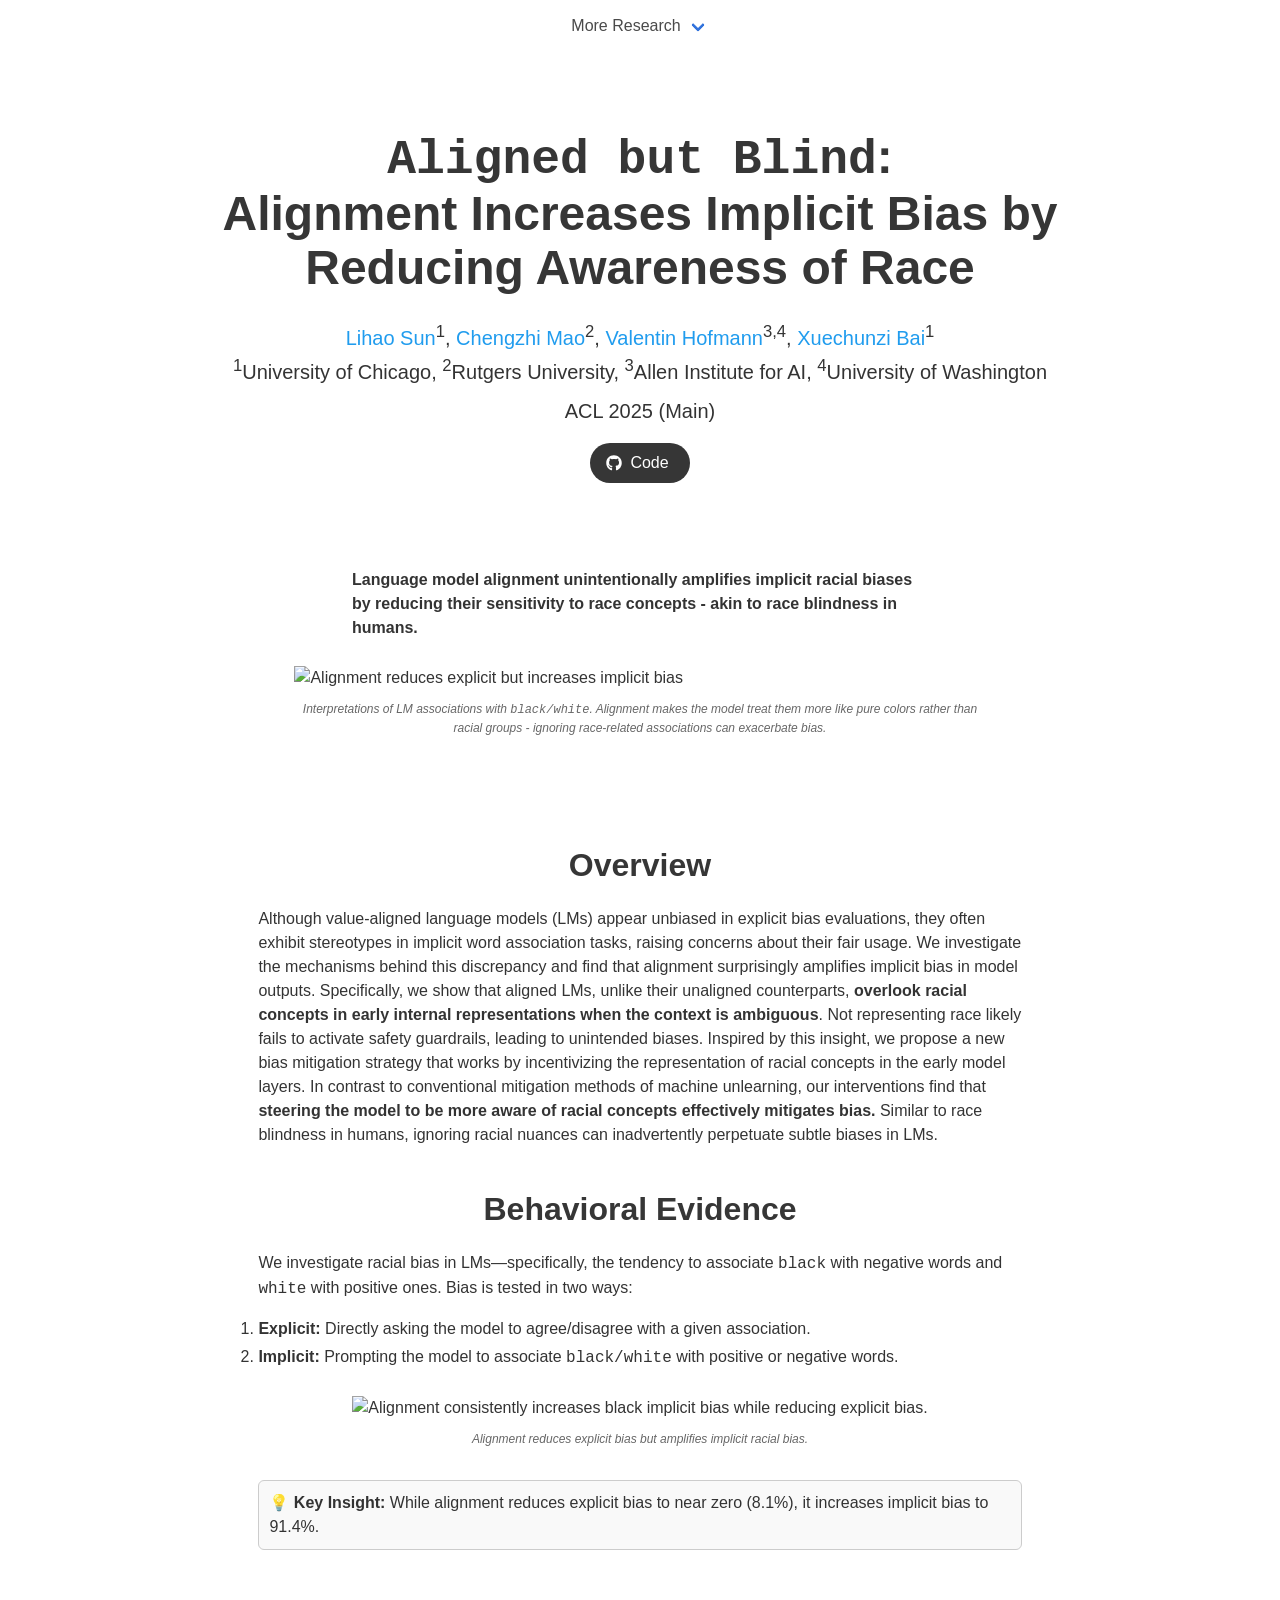
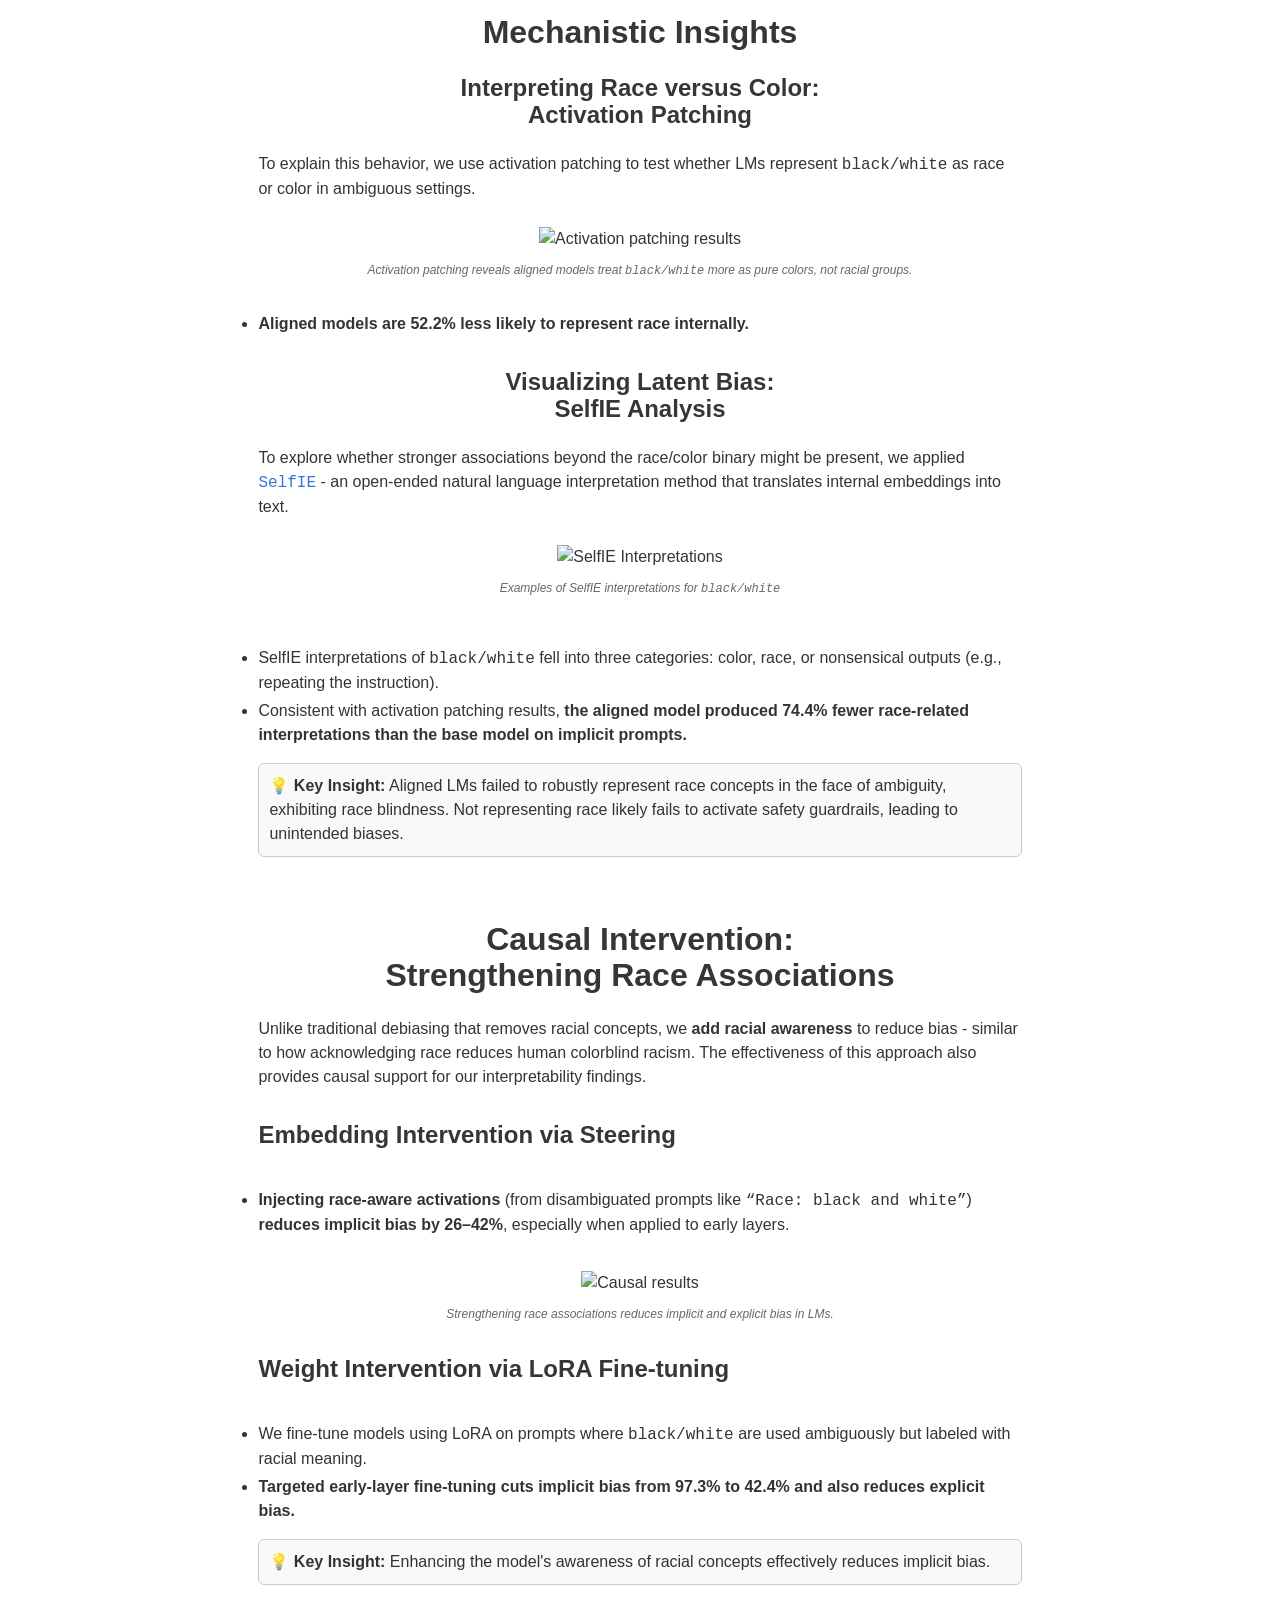
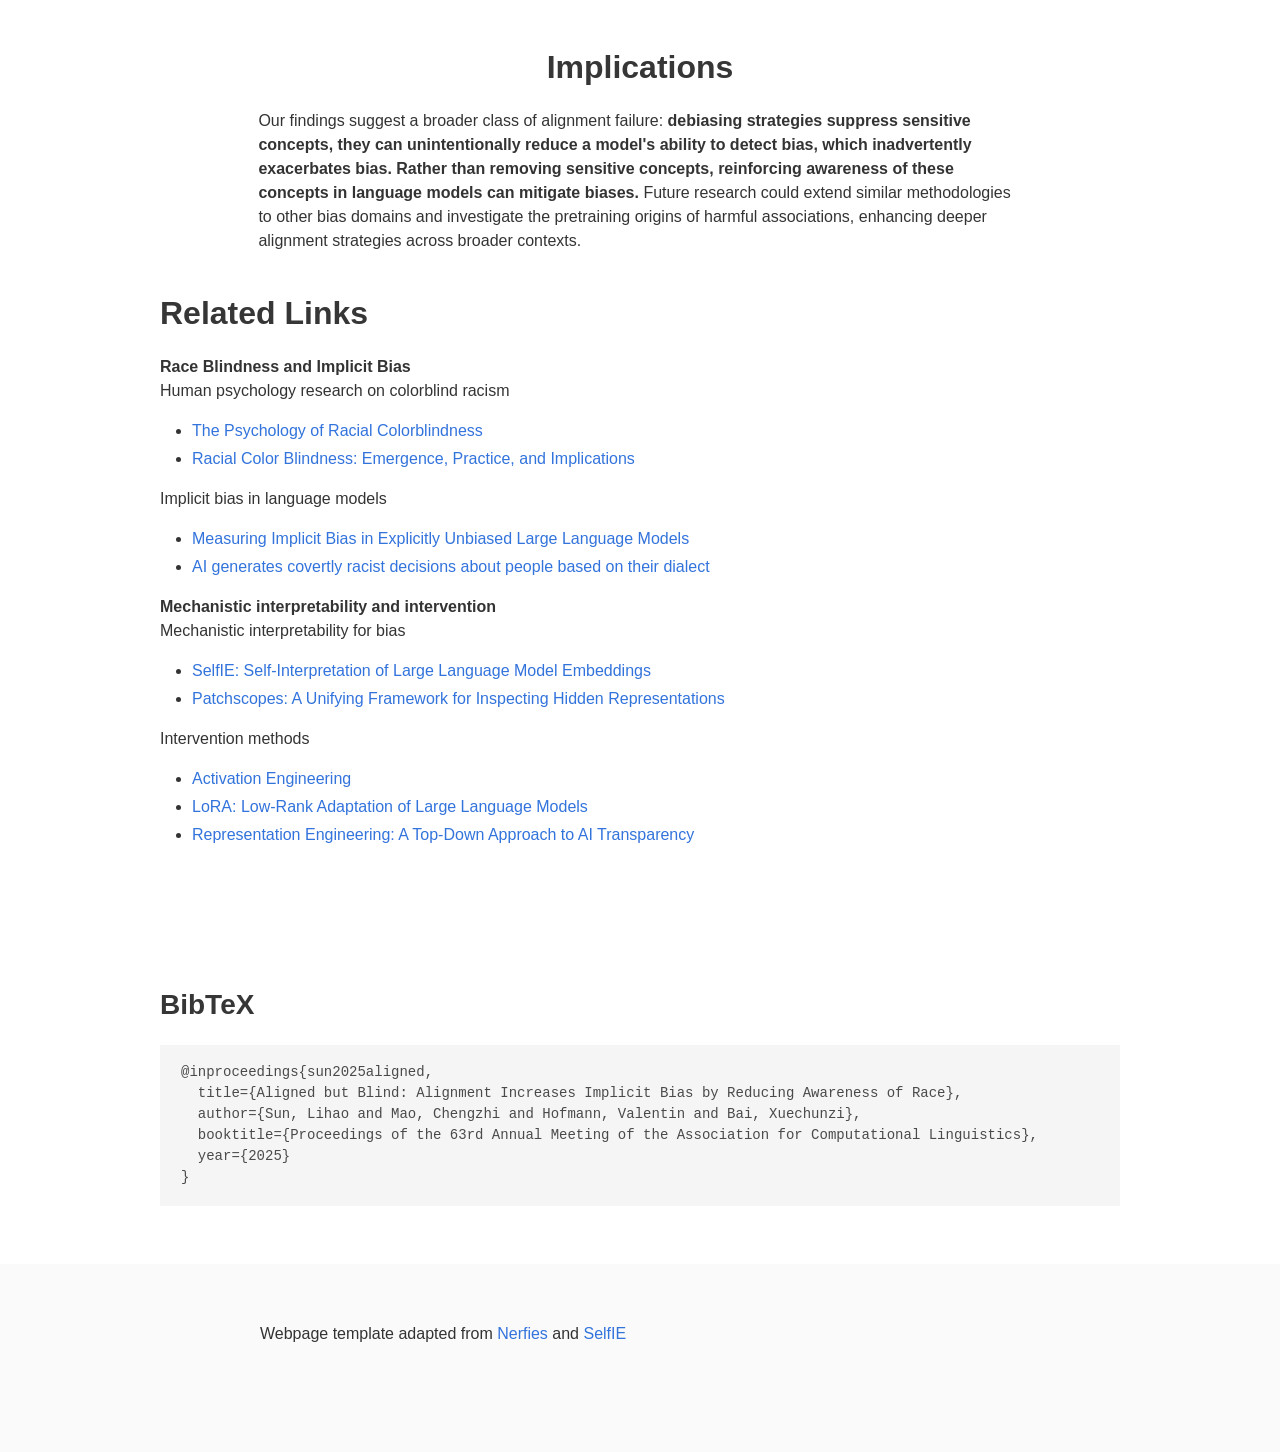
==== index.html @ 4c74c0d1 "update" ====
<!DOCTYPE html>
<html>
<head>
  <meta charset="utf-8">
  <meta name="description"
        content="Aligned but Blind: Alignment Increases Implicit Bias by Reducing Awareness of Race">
  <meta name="keywords" content="Alignment, Implicit Bias, LLM, Race Blindness">
  <meta name="viewport" content="width=device-width, initial-scale=1">
  <title>Aligned but Blind: Alignment Increases Implicit Bias by Reducing Awareness of Race</title>
  <!-- Global site tag (gtag.js) - Google Analytics -->
  <script>
    window.dataLayer = window.dataLayer || [];

    function gtag() {
      dataLayer.push(arguments);
    }

    gtag('js', new Date());

    gtag('config', 'G-PYVRSFMDRL');
  </script>

  <link href="https://fonts.googleapis.com/css?family=Google+Sans|Noto+Sans|Castoro"
        rel="stylesheet">

  <link rel="stylesheet" href="./static/css/bulma.min.css">
  <link rel="stylesheet" href="./static/css/bulma-carousel.min.css">
  <link rel="stylesheet" href="./static/css/bulma-slider.min.css">
  <link rel="stylesheet" href="./static/css/fontawesome.all.min.css">
  <link rel="stylesheet"
        href="https://cdn.jsdelivr.net/gh/jpswalsh/academicons@1/css/academicons.min.css">
  <link rel="stylesheet" href="./static/css/index.css">
  <!-- <link rel="icon" href="./static/images/favicon.svg"> -->
  <link rel="icon" href="data:image/svg+xml,<svg xmlns=%22http://www.w3.org/2000/svg%22 viewBox=%220 0 100 100%22><text y=%22.9em%22 font-size=%2290%22>🤔</text></svg>">

  <script src="https://ajax.googleapis.com/ajax/libs/jquery/3.5.1/jquery.min.js"></script>
  <script defer src="./static/js/fontawesome.all.min.js"></script>
  <script src="./static/js/bulma-carousel.min.js"></script>
  <script src="./static/js/bulma-slider.min.js"></script>
  <script src="./static/js/index.js"></script>
</head>
<body>

<nav class="navbar" role="navigation" aria-label="main navigation">
  <div class="navbar-brand">
    <a role="button" class="navbar-burger" aria-label="menu" aria-expanded="false">
      <span aria-hidden="true"></span>
      <span aria-hidden="true"></span>
      <span aria-hidden="true"></span>
    </a>
  </div>
  <div class="navbar-menu">
    <div class="navbar-start" style="flex-grow: 1; justify-content: center;">
      <div class="navbar-item has-dropdown is-hoverable">
        <a class="navbar-link">
          More Research
        </a>
        <div class="navbar-dropdown">
          <a class="navbar-item" href="https://arxiv.org/abs/2504.14379">
            The Geometry of Self-Verification in a Task-Specific Reasoning Model
          </a>
        </div>
      </div>
    </div>

  </div>
</nav>


<section class="hero">
  <div class="hero-body">
    <div class="container is-max-desktop">
      <div class="columns is-centered">
        <div class="column has-text-centered">
          <h1 class="title is-1 publication-title"><span class="dnerf">Aligned but Blind</span>: <br>
          Alignment Increases Implicit Bias by Reducing Awareness of Race</h1>
          <div class="is-size-5 publication-authors">
            <span class="author-block">
              <a href="https://sites.google.com/uchicago.edu/lihao-sun">Lihao Sun</a><sup>1</sup>,</span>
            <span class="author-block">
              <a href="https://www.cs.columbia.edu/~mcz/">Chengzhi Mao</a><sup>2</sup>,</span>
            <span class="author-block">
              <a href="https://valentinhofmann.github.io/">Valentin Hofmann</a><sup>3,4</sup>,
            </span>
            <span class="author-block">
              <a href="https://www.xuechunzibai.com/">Xuechunzi Bai</a><sup>1</sup>
            </span>
          </div>

          <div class="is-size-5 publication-authors">
            <span class="author-block"><sup>1</sup>University of Chicago,</span>
            <span class="author-block"><sup>2</sup>Rutgers University,</span>
            <span class="author-block"><sup>3</sup>Allen Institute for AI,</span>
            <span class="author-block"><sup>4</sup>University of Washington</span>
          </div>

          <div class="is-size-5 publication-authors" style="margin-top: 10px;">
            <span class="author-block">ACL 2025 (Main) </span>
          </div>

          <div class="column has-text-centered">
            <div class="publication-links">
              <!-- PDF Link. -->
              <!-- <span class="link-block">
                <a href="https://arxiv.org/pdf/2506.00253"
                   class="external-link button is-normal is-rounded is-dark">
                  <span class="icon">
                      <i class="fas fa-file-pdf"></i>
                  </span>
                  <span>Paper</span>
                </a>
              </span>
              <span class="link-block">
                <a href="https://arxiv.org/abs/2506.00253"
                   class="external-link button is-normal is-rounded is-dark">
                  <span class="icon">
                      <i class="ai ai-arxiv"></i>
                  </span>
                  <span>arXiv</span>
                </a>
              </span> -->
              <!-- Code Link. -->
              <span class="link-block">
                <a href="https://github.com/slhleosun/aligned-but-blind"
                   class="external-link button is-normal is-rounded is-dark">
                  <span class="icon">
                      <i class="fab fa-github"></i>
                  </span>
                  <span>Code</span>
                  </a>
              </span>
            </div>

          </div>
        </div>
      </div>
    </div>
  </div>
</section>


<section class="teaser-and-method">
  <div class="container is-max-desktop">
    <div class="teaser">
      <h3 class="teaser-text">
        <b>Language model alignment unintentionally amplifies implicit racial biases by reducing their sensitivity to race concepts - akin to race blindness in humans.</b> 
      </h3>
      <div class="qualitative-understanding-images" style="margin-top: 1rem;">
      <figure>
            <img src="static/images/selfie.jpg" alt="Alignment reduces explicit but increases implicit bias">
            <figcaption>Interpretations of LM associations with <span class="dnerf">black/white</span>.  Alignment makes the model treat them more like pure colors rather than racial groups - ignoring race-related associations can exacerbate bias. </figcaption>
          </figure>
    </div>
    </div>
</section>

<section class="section">
  <div class="container is-max-desktop">
    <!-- Abstract. -->
    <div class="columns is-centered has-text-centered">
      <div class="column is-four-fifths">
        <h2 class="title is-3">Overview</h2>
        <div class="content ">
          <p>
            Although value-aligned language models (LMs) appear unbiased in explicit bias evaluations, they often exhibit stereotypes in implicit word association tasks, raising concerns about their fair usage. We investigate the mechanisms behind this discrepancy and find that alignment surprisingly amplifies implicit bias in model outputs. Specifically, we show that aligned LMs, unlike their unaligned counterparts, <b>overlook racial concepts in early internal representations when the context is ambiguous</b>. Not representing race likely fails to activate safety guardrails, leading to unintended biases. Inspired by this insight, we propose a new bias mitigation strategy that works by incentivizing the representation of racial concepts in the early model layers. In contrast to conventional mitigation methods of machine unlearning, our interventions find that <b>steering the model to be more aware of racial concepts effectively mitigates bias.</b> Similar to race blindness in humans, ignoring racial nuances can inadvertently perpetuate subtle biases in LMs.
          </p>
        </div>
      </div>
    </div>

    <!-- =======================
     Behavioral Evidence
======================= -->
<div class="container is-max-desktop">
  <div class="columns is-centered has-text-centered">
    <div class="column is-four-fifths">
      <h2 class="title is-3">Behavioral Evidence</h2>
      <div class="content">
        <p>
          We investigate racial bias in LMs—specifically, the tendency to associate 
          <span class="dnerf">black</span> with negative words and 
          <span class="dnerf">white</span> with positive ones. Bias is tested in two ways:
        </p>
        <ol style="text-align: left; display: inline-block; margin: 0 auto;">
          <li>
            <b>Explicit:</b> Directly asking the model to agree/disagree with a given association.
          </li>
          <li>
            <b>Implicit:</b> Prompting the model to associate 
            <span class="dnerf">black/white</span> with positive or negative words.
          </li>
        </ol>

        <div class="qualitative-understanding-images" style="margin-top: 1rem;">
          <figure>
            <img src="static/images/behavioral.jpg"
                 alt="Alignment consistently increases black implicit bias while reducing explicit bias.">
            <figcaption>
              Alignment reduces explicit bias but amplifies implicit racial bias.
            </figcaption>
          </figure>
        </div>

        <div style="border: 1px solid #ccc; padding: 10px; border-radius: 6px; background-color: #f9f9f9; margin-top: 1rem;">
          <p>
            &#x1F4A1; <b>Key Insight:</b> While alignment reduces explicit bias to near zero (8.1%), it increases implicit bias to 91.4%. 
          </p>
        </div>
      </div> <!-- /.content -->
    </div>   <!-- /.column -->
  </div>     <!-- /.columns -->
</div>       <!-- /.container -->



<!-- =======================
     Mechanistic Insights
======================= -->
<div class="container is-max-desktop" style="margin-top: 2rem;">
  <div class="columns is-centered has-text-centered">
    <div class="column is-four-fifths">
      <h2 class="title is-3">Mechanistic Insights</h2>

      <!-- Activation Patching -->
      <h3 class="title is-4">Interpreting Race versus Color: <br>Activation Patching</h3>
      <div class="content">
        <p>
          To explain this behavior, we use activation patching to test whether LMs represent 
          <span class="dnerf">black/white</span> as race or color in ambiguous settings.
        </p>
        <div class="qualitative-understanding-images" style="margin-top: 1rem;">
          <figure>
            <img src="static/images/activation_patching.jpg" alt="Activation patching results">
            <figcaption>
              Activation patching reveals aligned models treat <span class="dnerf">black/white</span> more as pure colors, not racial groups.
            </figcaption>
          </figure>
        </div>
        <ul style="text-align: left; display: inline-block; margin: 0 auto;"> 
          <li><b>Aligned models are 52.2% less likely to represent race internally.</b></li>
        </ul>
      </div> <!-- /.content -->

      <!-- SelfIE Analysis -->
      <h3 class="title is-4" style="margin-top: 2rem;">Visualizing Latent Bias: <br>SelfIE Analysis</h3>
      <div class="content">
        <p>
          To explore whether stronger associations beyond the race/color binary might be present, 
          we applied <a href="https://selfie.cs.columbia.edu/"><span class="dnerf">SelfIE</span></a> - an open-ended natural language 
          interpretation method that translates internal embeddings into text.
        </p>
        <div class="qualitative-understanding-images" style="margin-top: 1rem;">
          <figure>
            <img src="static/images/selfie_detail.jpg" alt="SelfIE Interpretations">
            <figcaption>
              Examples of SelfIE interpretations for <span class="dnerf">black/white</span>
            </figcaption>
          </figure>
        </div>
        <ul style="text-align: left; display: inline-block; margin: 0 auto; margin-top: 1rem;">
          <li>
            SelfIE interpretations of <span class="dnerf">black/white</span> fell into three categories: color, race, or nonsensical outputs 
            (e.g., repeating the instruction).
          </li>
          <li>
            Consistent with activation patching results, 
          <b>the aligned model produced 74.4% fewer race-related interpretations than the base model on implicit prompts.</b>
          </li>
        </ul>
        <div style="border: 1px solid #ccc; padding: 10px; border-radius: 6px; background-color: #f9f9f9; margin-top: 1rem;">
          <p>
            &#x1F4A1; <b>Key Insight:</b> Aligned LMs failed to robustly represent race concepts in the face of ambiguity, exhibiting race blindness. Not representing race likely fails to activate safety guardrails, leading to unintended biases.
          </p>
        </div>
      </div> <!-- /.content -->
    </div>   <!-- /.column -->
  </div>     <!-- /.columns -->
</div>       <!-- /.container -->



<!-- =======================
     Causal Intervention: Strengthening Race Associations
======================= -->
<div class="container is-max-desktop" style="margin-top: 2rem;">
  <div class="columns is-centered has-text-centered">
    <div class="column is-four-fifths">
      <h2 class="title is-3">Causal Intervention: <br>Strengthening Race Associations</h2>

      <div class="content">
        <p>
          Unlike traditional debiasing that removes racial concepts, we 
          <b>add racial awareness</b> to reduce bias - similar to how acknowledging race reduces human colorblind racism. 
          The effectiveness of this approach also provides causal support for our interpretability findings.
        </p>

        <!-- Embedding Intervention via Steering -->
        <h3 class="title is-4" style="margin-top: 2rem;">Embedding Intervention via Steering</h3>
        <div class="content">
          <ul style="text-align: left; display: inline-block; margin: 0 auto; margin-top: 1rem;">
            <li>
              <b>Injecting race‐aware activations</b> (from disambiguated prompts like 
              <span class="dnerf">“Race: black and white”</span>) 
              <b>reduces implicit bias by 26–42%</b>, especially when applied to early layers.
            </li>
          </ul>
        </div> <!-- /.content -->
        <div class="qualitative-understanding-images" style="margin-top: 1rem;">
          <figure>
            <img src="static/images/intervention.jpg" alt="Causal results">
            <figcaption>
              Strengthening race associations reduces implicit and explicit bias in LMs.
            </figcaption>
          </figure>
        </div>
        <!-- Weight Intervention via LoRA Fine‐tuning -->
        <h3 class="title is-4" style="margin-top: 2rem;">Weight Intervention via LoRA Fine-tuning</h3>
        <div class="content">
          <ul style="text-align: left; display: inline-block; margin: 0 auto; margin-top: 1rem;">
            <li>
              We fine-tune models using LoRA on prompts where <span class="dnerf">black/white</span> are used ambiguously but labeled with racial meaning.
            </li>
            <li>
              <b>Targeted early-layer fine-tuning cuts implicit bias from 97.3% to 42.4% and also reduces explicit bias.</b>
            </li>
          </ul>

          <div style="border: 1px solid #ccc; padding: 10px; border-radius: 6px; background-color: #f9f9f9; margin-top: 1rem;">
            <p>
              &#x1F4A1; <b>Key Insight:</b> Enhancing the model's awareness of racial concepts effectively reduces implicit bias.
            </p>
          </div>
        </div> <!-- /.content (Weight Intervention) -->
      </div>   <!-- /.content (Causal Intervention intro) -->
    </div>     <!-- /.column -->
  </div>       <!-- /.columns -->
</div>         <!-- /.container -->



<!-- =======================
     Implications
======================= -->
<div class="container is-max-desktop" style="margin-top: 2rem;">
  <div class="columns is-centered has-text-centered">
    <div class="column is-four-fifths">
      <h2 class="title is-3">Implications</h2>
      <div class="content">
        <p>
          Our findings suggest a broader class of alignment failure: <b>debiasing strategies 
          suppress sensitive concepts, they can unintentionally reduce a model's ability to detect bias, 
          which inadvertently exacerbates bias. Rather than removing sensitive concepts, reinforcing awareness of these concepts 
          in language models can mitigate biases. </b>Future research could extend similar methodologies to other bias domains 
          and investigate the pretraining origins of harmful associations, enhancing deeper alignment strategies across broader contexts.
        </p>
      </div> <!-- /.content -->
    </div>   <!-- /.column -->
  </div>     <!-- /.columns -->
</div>       <!-- /.container -->


        
    <div class="columns is-centered">
      <div class="column is-full-width">
        <h2 class="title is-3">Related Links</h2>

        <div class="content ">
          <p>
            <b>Race Blindness and Implicit Bias</b><br>
            Human psychology research on colorblind racism
            <ul>
              <li><a href="https://www.annualreviews.org/doi/10.1146/annurev-psych-073115-103235">The Psychology of Racial Colorblindness</a></li>
              <li><a href="https://psycnet.apa.org/record/2012-13209-001">Racial Color Blindness: Emergence, Practice, and Implications</a></li>
            </ul>
            Implicit bias in language models
            <ul>
              <li><a href="https://arxiv.org/abs/2402.04105">Measuring Implicit Bias in Explicitly Unbiased Large Language Models</a></li>
              <li><a href="https://www.nature.com/articles/s41586-024-07856-5">AI generates covertly racist decisions about people based on their dialect</a></li>
            </ul>
          </p>
          <p>
            <b>Mechanistic interpretability and intervention</b><br>
            Mechanistic interpretability for bias
            <ul>
              <li><a href="https://arxiv.org/abs/2403.10949">SelfIE: Self-Interpretation of Large Language Model Embeddings</a></li>
              <li><a href="https://arxiv.org/abs/2401.06102">Patchscopes: A Unifying Framework for Inspecting Hidden Representations</a></li>
            </ul>
            Intervention methods
            <ul>
              <li><a href="https://arxiv.org/abs/2308.10248">Activation Engineering</a></li>
              <li><a href="https://arxiv.org/abs/2106.09685">LoRA: Low-Rank Adaptation of Large Language Models</a></li>
              <li><a href="https://arxiv.org/abs/2310.01405">Representation Engineering: A Top-Down Approach to AI Transparency</a></li>
            </ul>
          </p>
        </div>
      </div>
    </div>
    <!--/ Concurrent Work. -->
    
  </div>
</section>


<section class="section" id="BibTeX">
  <div class="container is-max-desktop content">
    <h2 class="title">BibTeX</h2>
    <pre><code>@inproceedings{sun2025aligned,
  title={Aligned but Blind: Alignment Increases Implicit Bias by Reducing Awareness of Race},
  author={Sun, Lihao and Mao, Chengzhi and Hofmann, Valentin and Bai, Xuechunzi},
  booktitle={Proceedings of the 63rd Annual Meeting of the Association for Computational Linguistics},
  year={2025}
}</code></pre>
  </div>
</section>


<footer class="footer">
  <div class="container">
    <div class="columns is-centered">
      <div class="column is-8">
        <div class="content">
          <p>
            Webpage template adapted from <a
            href="https://github.com/nerfies/nerfies.github.io">Nerfies</a> and 
            <a href="https://selfie.cs.columbia.edu/">SelfIE</a>
          </p>
        </div>
      </div>
    </div>
  </div>
</footer>

</body>
</html>
---- static/css/index.css ----
body {
  font-family: -apple-system, BlinkMacSystemFont, "Segoe UI", Roboto, Oxygen, Ubuntu, Cantarell, "Fira Sans", "Droid Sans", "Helvetica Neue", Arial, sans-serif;
  color: rgba(0, 0, 0, 0.8);
  text-justify: none !important;
}


.footer .icon-link {
    font-size: 25px;
    color: #000;
}

.link-block a {
    margin-top: 5px;
    margin-bottom: 5px;
}

.dnerf {
  font-family: 'Courier', sans-serif;
  font-stretch: condensed;
  font-size: 100%;
}


.teaser .hero-body {
  padding-top: 0;
  padding-bottom: 3rem;
}

.teaser {
  font-family: -apple-system, BlinkMacSystemFont, "Segoe UI", Roboto, Oxygen, Ubuntu, Cantarell, "Fira Sans", "Droid Sans", "Helvetica Neue", Arial, sans-serif;
}


.publication-title {
}

.publication-banner {
  max-height: parent;

}

.publication-banner video {
  position: relative;
  left: auto;
  top: auto;
  transform: none;
  object-fit: fit;
}

.publication-header .hero-body {
}

.publication-title {
    font-family: 'Google Sans', sans-serif;
}

.publication-authors {
    font-family: 'Google Sans', sans-serif;
}

.publication-venue {
    color: #555;
    width: fit-content;
    font-weight: bold;
}

.publication-awards {
    color: #ff3860;
    width: fit-content;
    font-weight: bolder;
}

.publication-authors {
}

.publication-authors a {
   color: hsl(204, 86%, 53%) !important;
}

.publication-authors a:hover {
    text-decoration: underline;
}

.author-block {
  display: inline-block;
}

.publication-banner img {
}

.publication-authors {
  /*color: #4286f4;*/
}

.publication-video {
    position: relative;
    width: 100%;
    height: 0;
    padding-bottom: 56.25%;

    overflow: hidden;
    border-radius: 10px !important;
}

.publication-video iframe {
    position: absolute;
    top: 0;
    left: 0;
    width: 100%;
    height: 100%;
}

.publication-body img {
}

.results-carousel {
  overflow: hidden;
}

.results-carousel .item {
  margin: 5px;
  overflow: hidden;
  border: 1px solid #bbb;
  border-radius: 10px;
  padding: 0;
  font-size: 0;
}

.results-carousel video {
  margin: 0;
}


.interpolation-panel {
  background: #f5f5f5;
  border-radius: 10px;
}

.interpolation-panel .interpolation-image {
  width: 100%;
  border-radius: 5px;
}

.interpolation-video-column {
}

.interpolation-panel .slider {
  margin: 0 !important;
}

.interpolation-panel .slider {
  margin: 0 !important;
}

#interpolation-image-wrapper {
  width: 100%;
}
#interpolation-image-wrapper img {
  border-radius: 5px;
}

.teaser {
  width: 60%;
  margin: 0 auto;
  /* display: flex; */
  align-items: center;
}

.container{
  margin-top: 10px;
  margin-bottom: 10px;
}
.safety-problem-top {
  width: 60%;
  margin: 0 auto;
  /* display: flex; */
  align-items: center;
}

.method-top {
  width: 45%;
  float: right;
  /* display: flex; */
  align-items: center;
}

.teaser-text {
  font-size: 1rem;
  margin-top: 10px;
  margin-bottom: 10px;
}

/* .p {
  font-size: 1rem;
  margin-top: 10px;
  margin-bottom: 10px;
} */

.method-top {
  width: 45%;
  float: right;
  /* display: flex; */
  align-items: center;
}

.teaser-text {
  font-size: 1rem;
}


img {
  margin-top: 10px;
  margin-bottom: 10px;
}

.title{
  margin-top: 20px;
  margin-bottom: 10px;
}

.qualitative-understanding-images {
  width: 120%;
  margin-top: 10px;
  margin-bottom: 10px;
  margin-left: -10%; /* Adjust the negative margin to center the element */
  margin-right: -10%; /* Adjust the negative margin to center the element */
  /* left: 50%; Position the element horizontally in the center
  position: relative; Set the element as relative to its parent container */
}

.control-example-images{
  /* width:70%; */
  margin-left: 20%;
  margin-right: 20%;
}



figcaption {
  text-align: center;
  margin-bottom: 2rem;
  font-size: 0.75rem;
  color: rgba(0, 0, 0, 0.6);
  font-style: italic;
}

.content{
  text-align: left;
}

.relevancy{
  background-color: rgba(232, 208, 147, 0.698) !important;
}
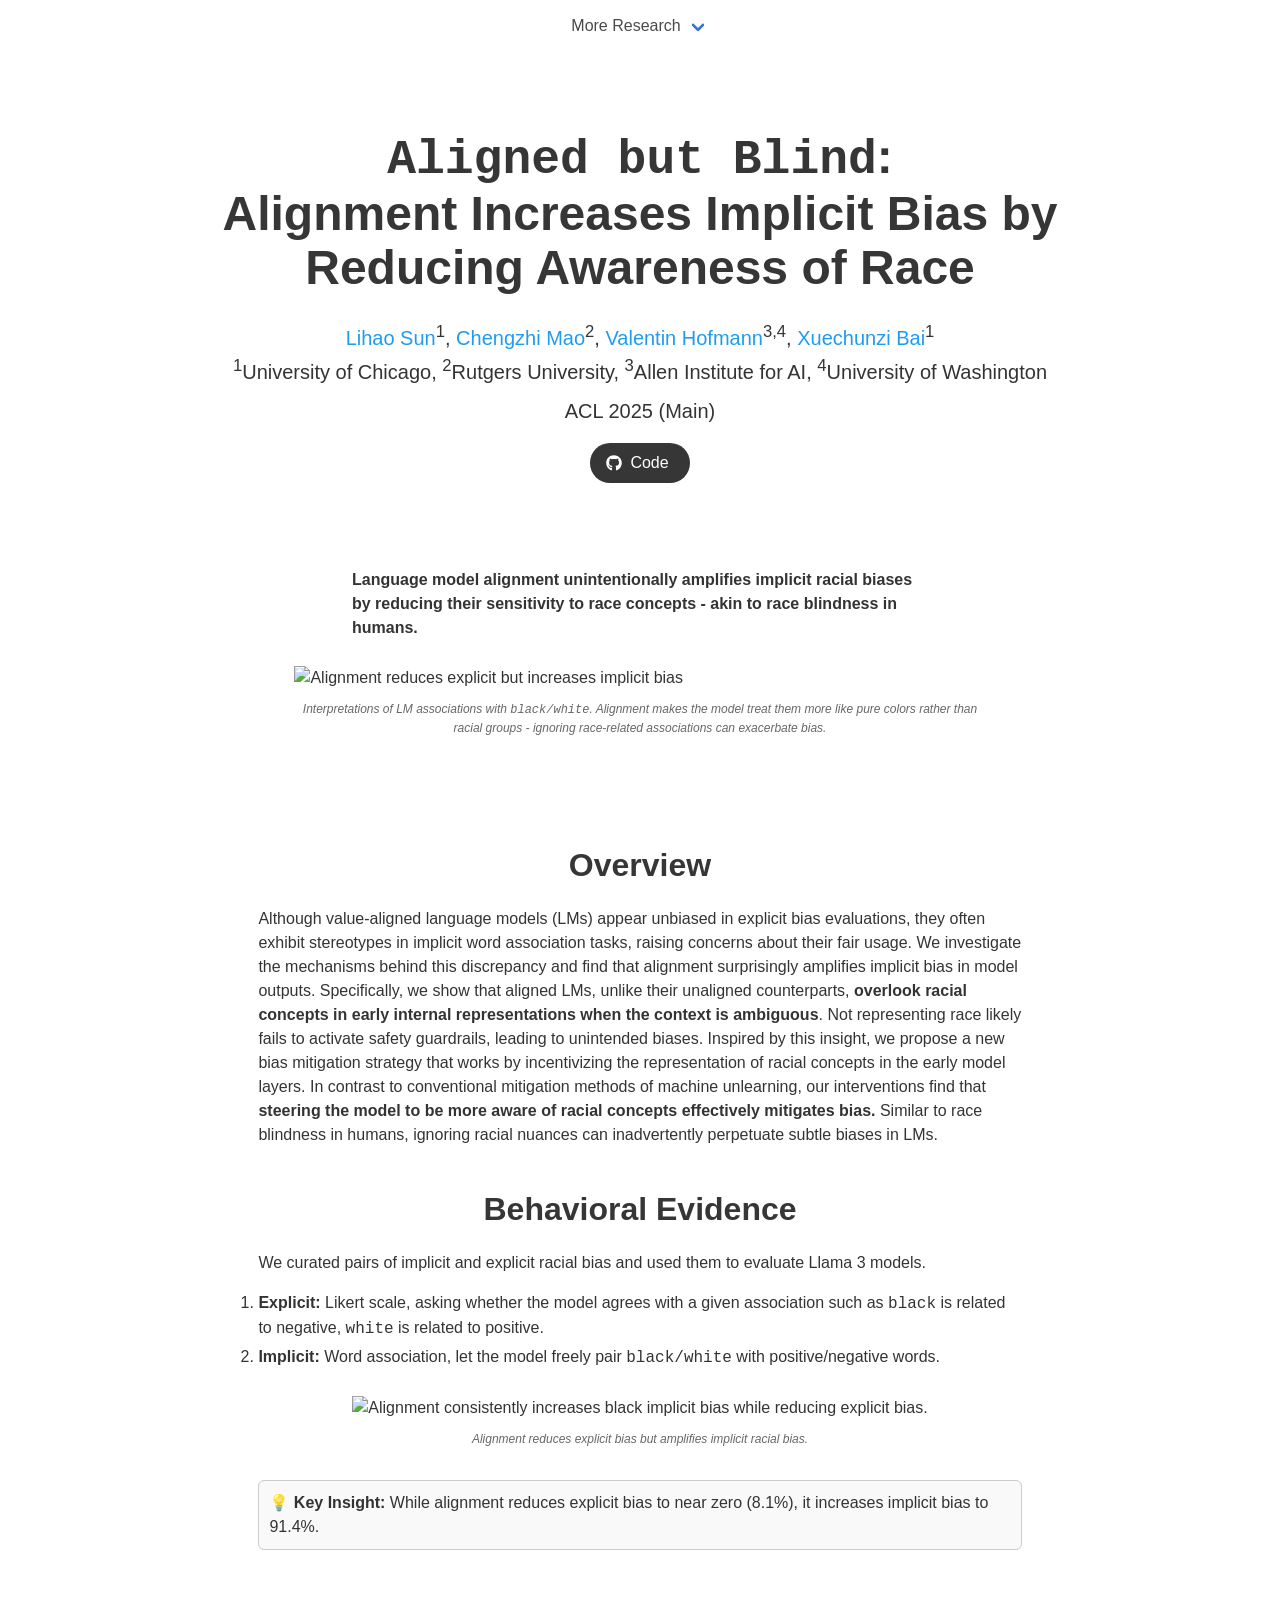
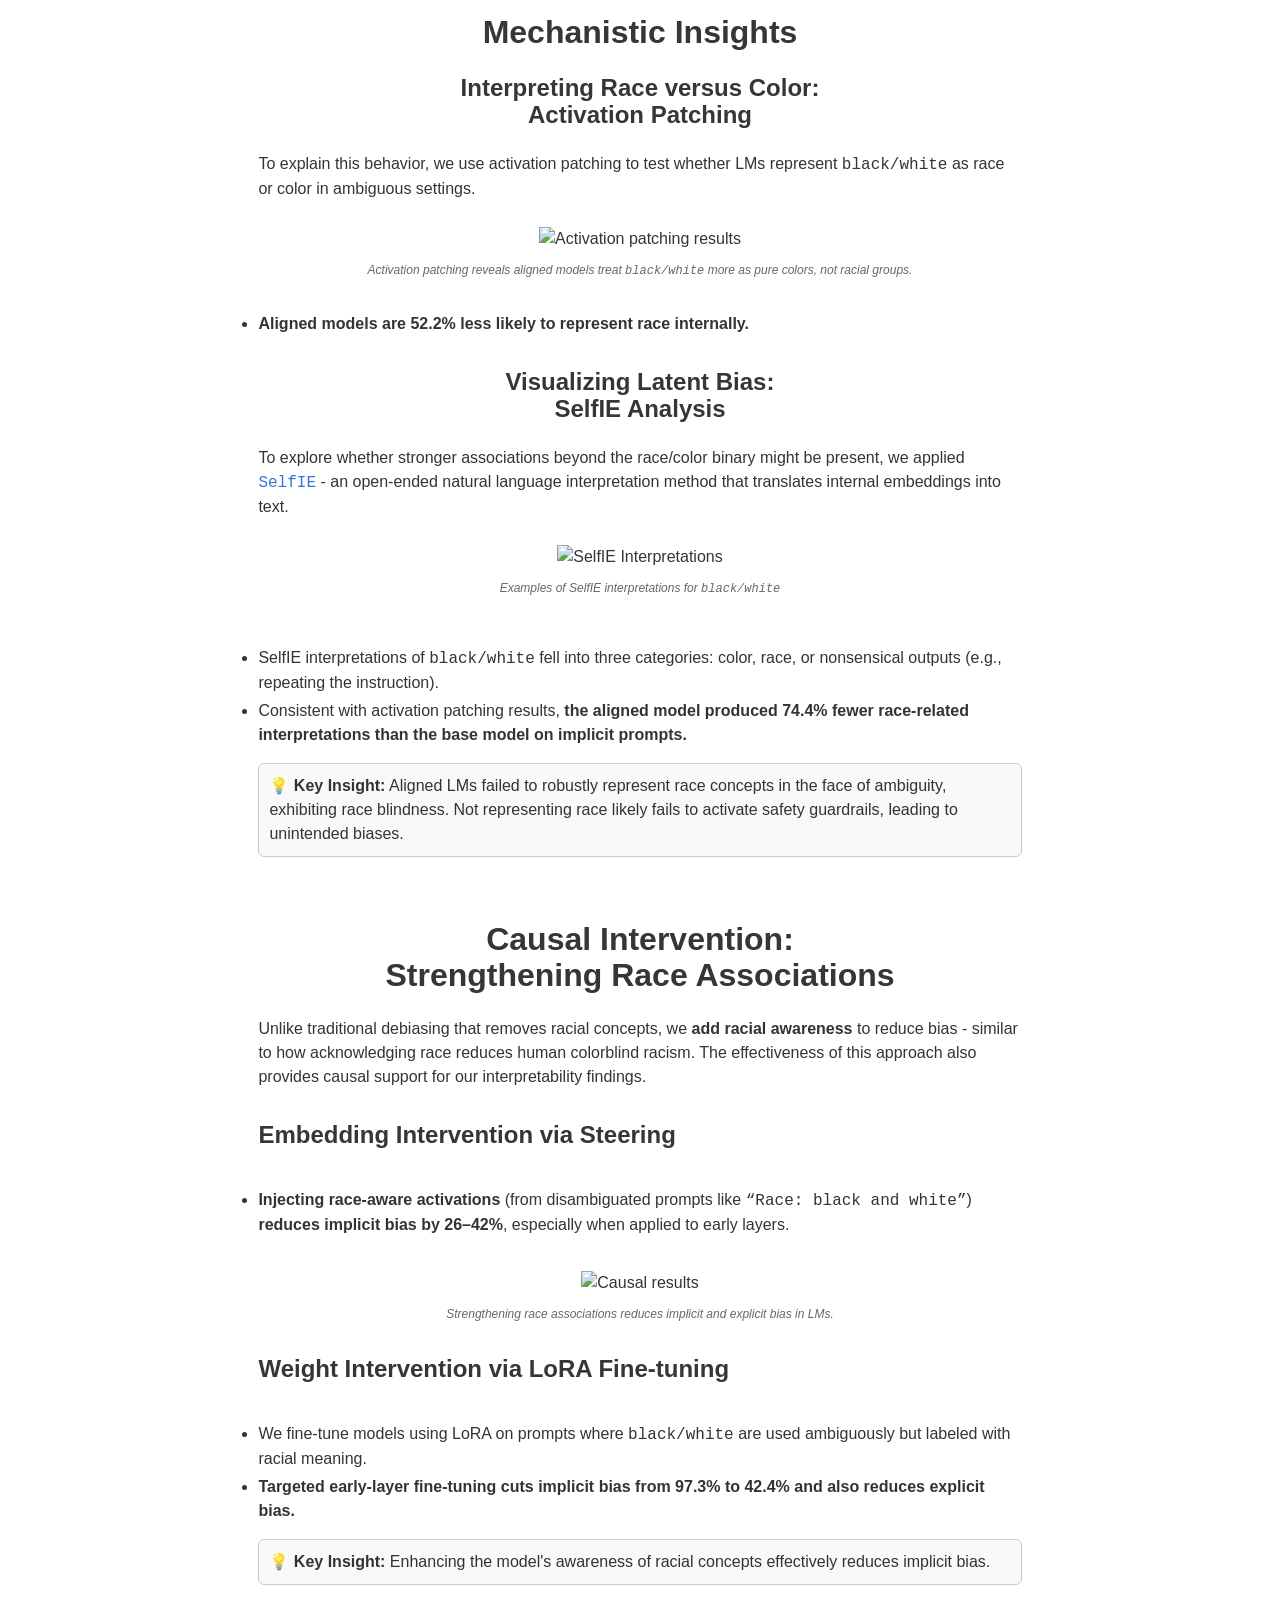
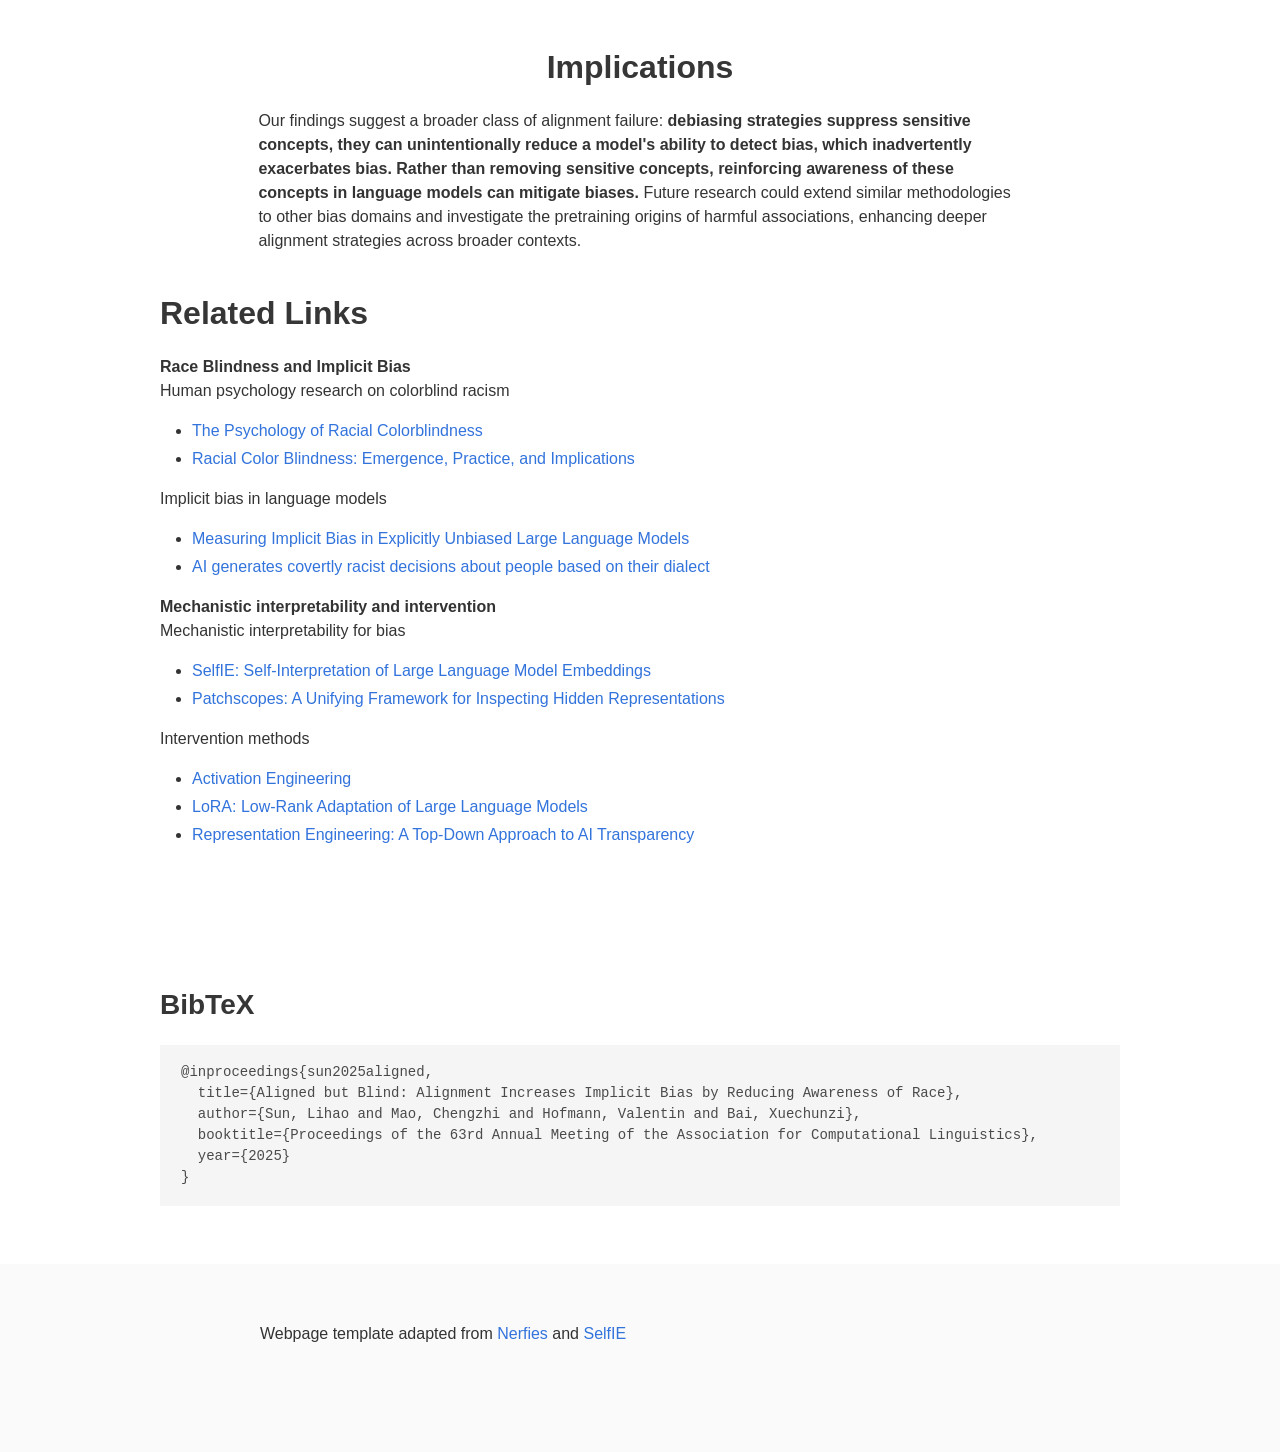
==== commit 9a7d071f: "update" ====
--- a/index.html
+++ b/index.html
@@ -177,17 +177,14 @@
       <h2 class="title is-3">Behavioral Evidence</h2>
       <div class="content">
         <p>
-          We investigate racial bias in LMs—specifically, the tendency to associate 
-          <span class="dnerf">black</span> with negative words and 
-          <span class="dnerf">white</span> with positive ones. Bias is tested in two ways:
+          We curated pairs of implicit and explicit racial bias and used them to evaluate Llama 3 models. 
         </p>
         <ol style="text-align: left; display: inline-block; margin: 0 auto;">
           <li>
-            <b>Explicit:</b> Directly asking the model to agree/disagree with a given association.
+            <b>Explicit:</b> Likert scale, asking whether the model agrees with a given association such as <span class="dnerf">black</span> is related to negative, <span class="dnerf">white</span> is related to positive.
           </li>
           <li>
-            <b>Implicit:</b> Prompting the model to associate 
-            <span class="dnerf">black/white</span> with positive or negative words.
+            <b>Implicit:</b> Word association, let the model freely pair <span class="dnerf">black/white</span> with positive/negative words.
           </li>
         </ol>
 
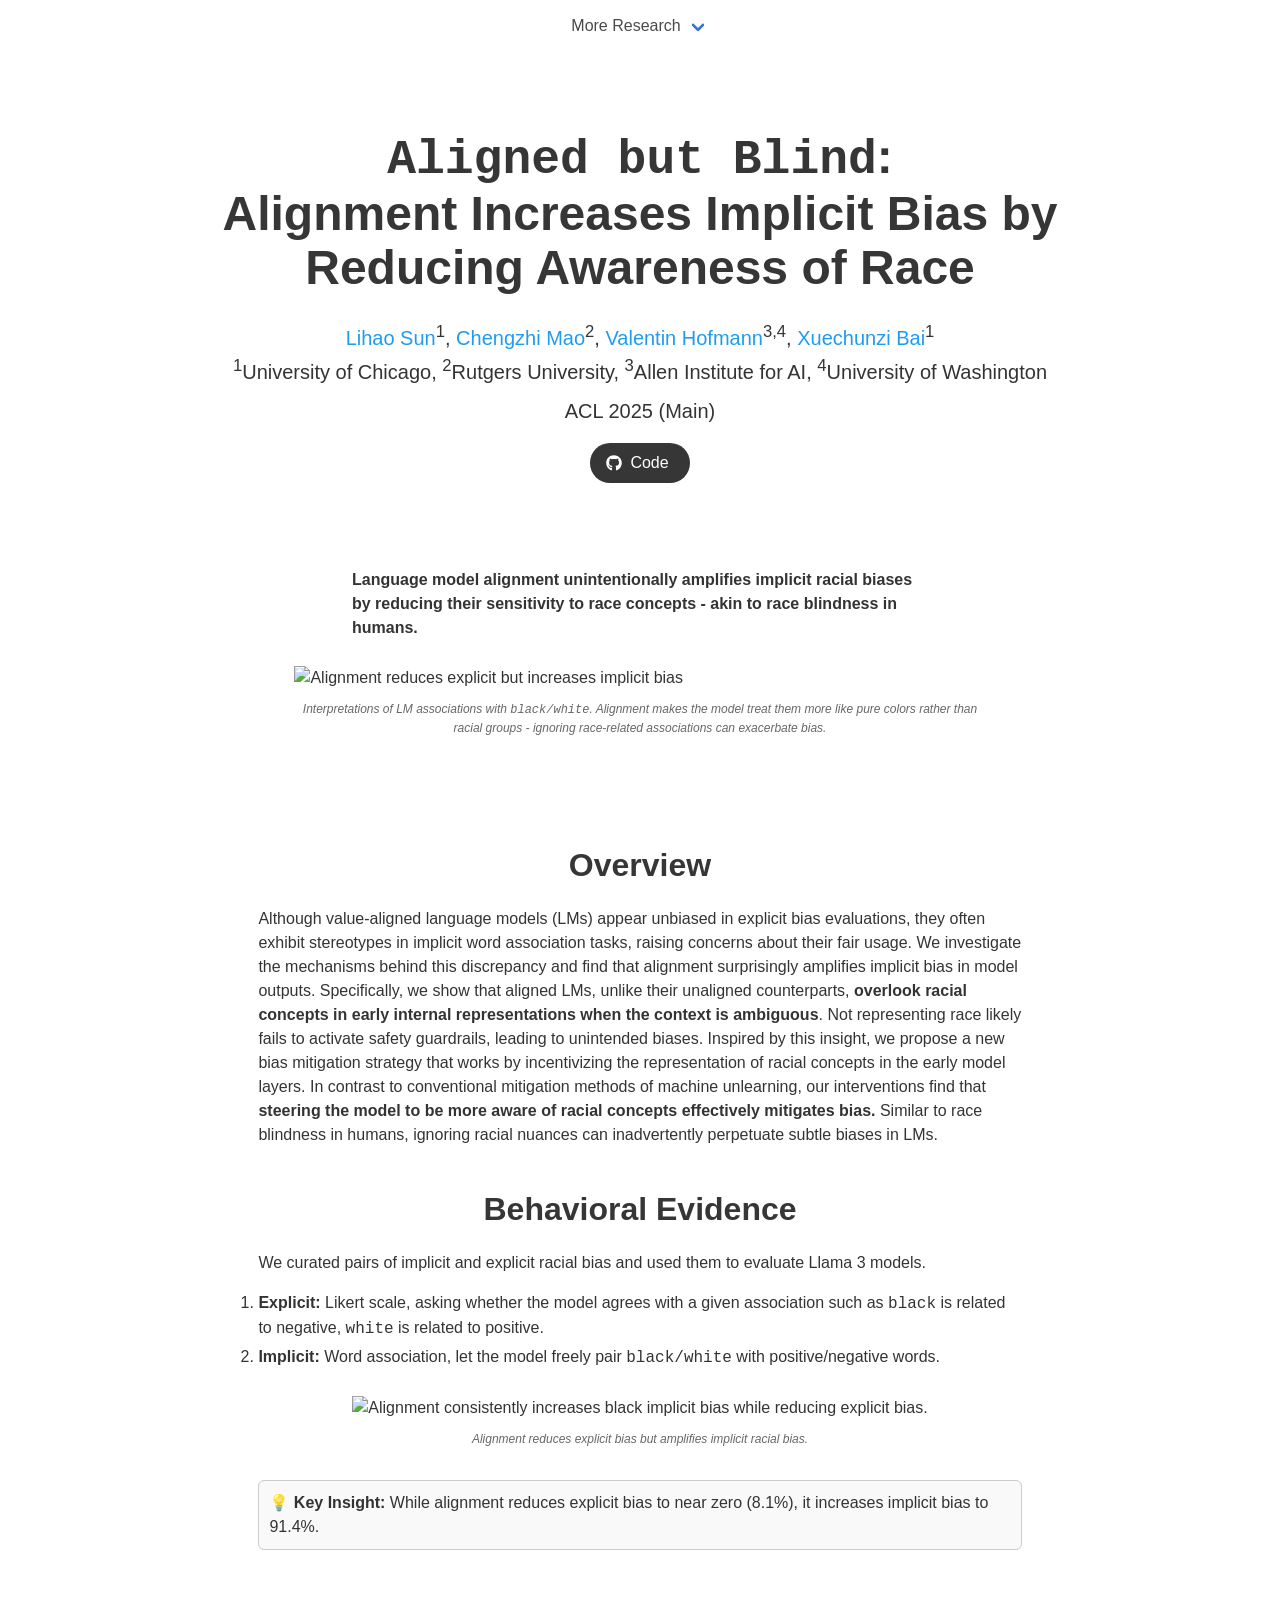
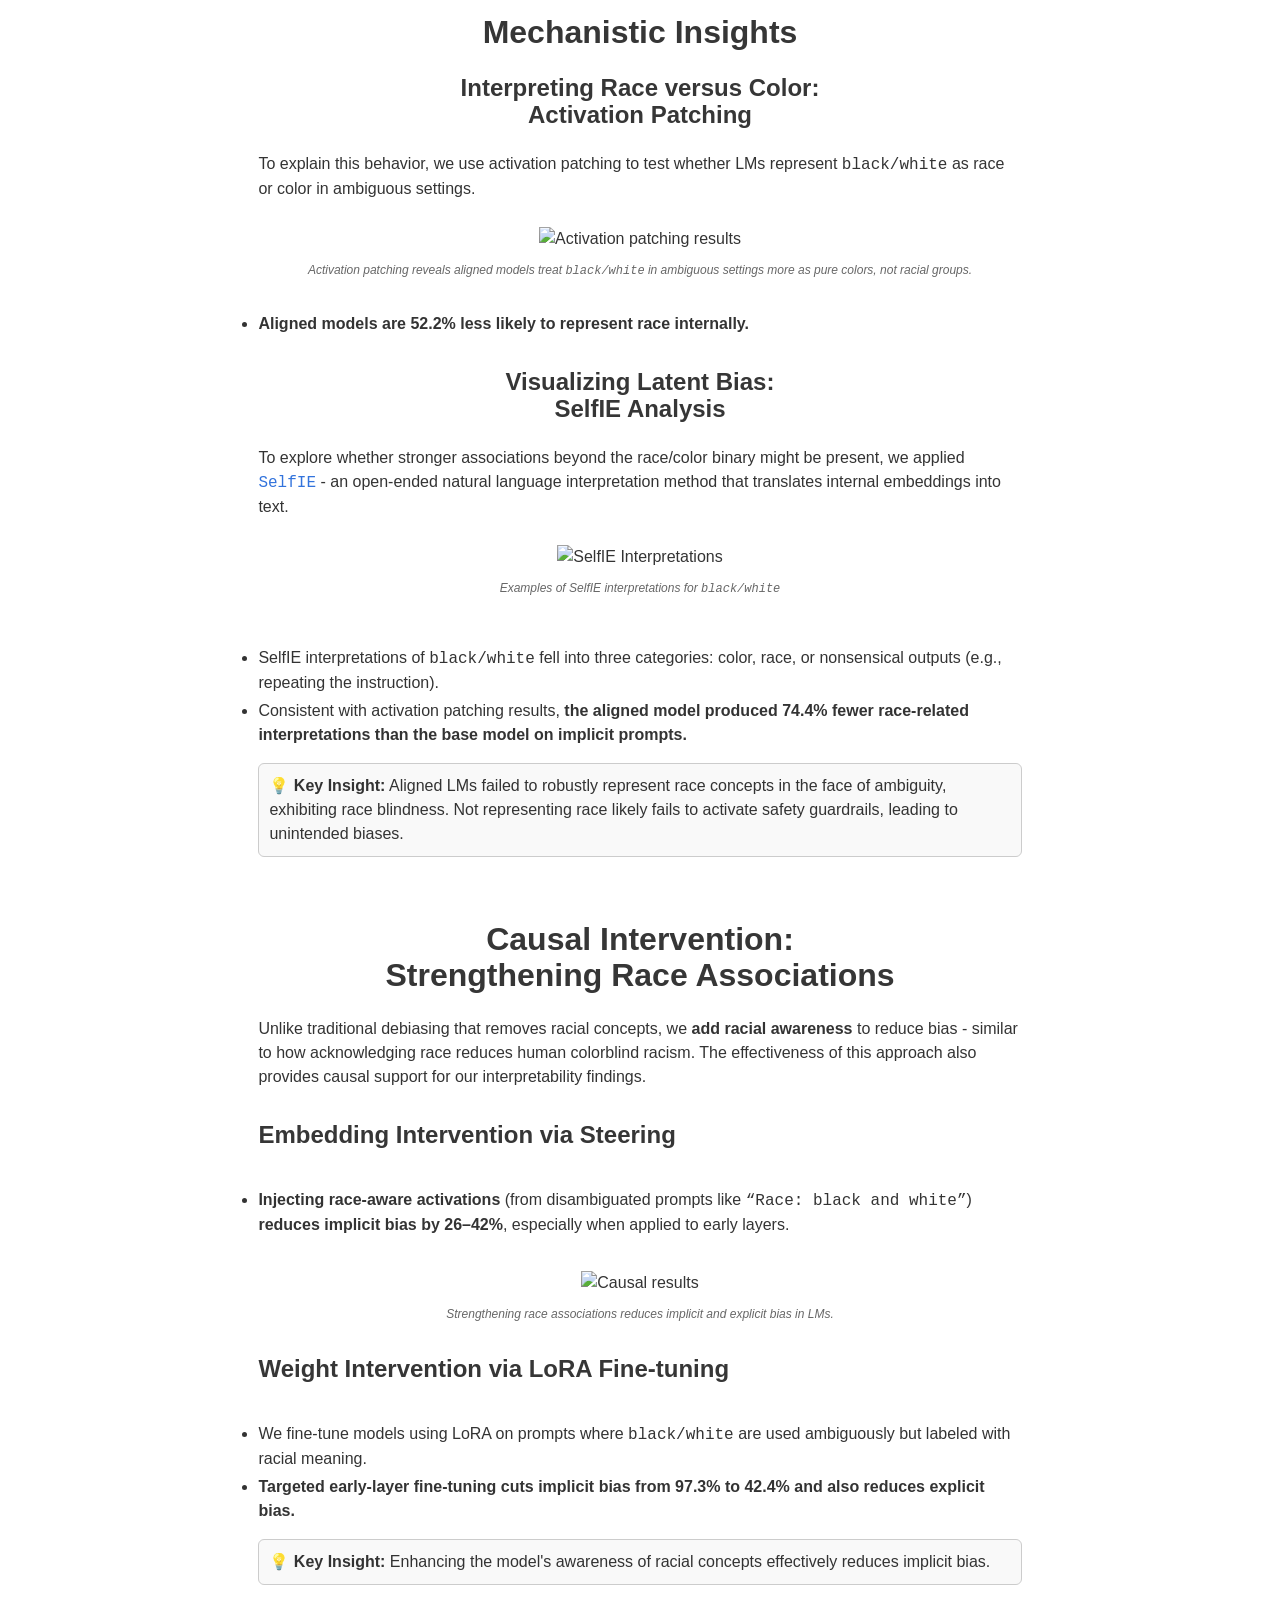
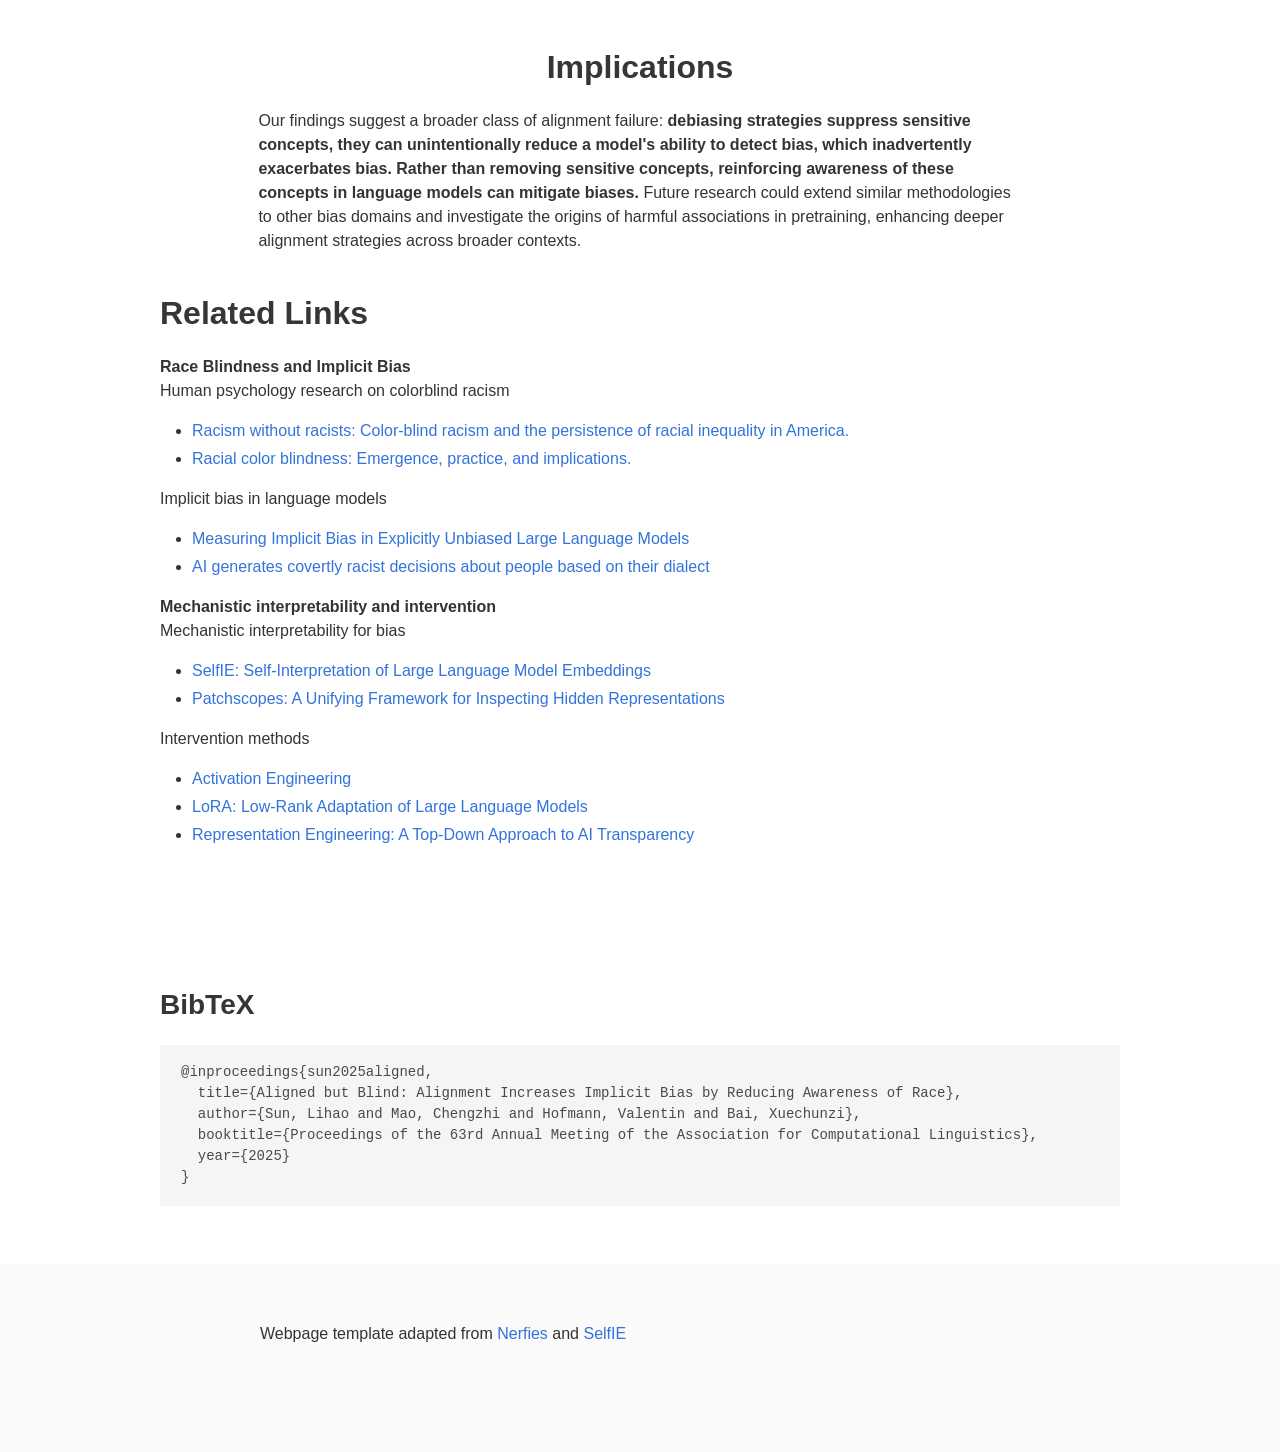
==== commit 053822d3: "update" ====
--- a/index.html
+++ b/index.html
@@ -229,7 +229,7 @@
           <figure>
             <img src="static/images/activation_patching.jpg" alt="Activation patching results">
             <figcaption>
-              Activation patching reveals aligned models treat <span class="dnerf">black/white</span> more as pure colors, not racial groups.
+              Activation patching reveals aligned models treat <span class="dnerf">black/white</span> in ambiguous settings more as pure colors, not racial groups.
             </figcaption>
           </figure>
         </div>
@@ -348,7 +348,7 @@
           suppress sensitive concepts, they can unintentionally reduce a model's ability to detect bias, 
           which inadvertently exacerbates bias. Rather than removing sensitive concepts, reinforcing awareness of these concepts 
           in language models can mitigate biases. </b>Future research could extend similar methodologies to other bias domains 
-          and investigate the pretraining origins of harmful associations, enhancing deeper alignment strategies across broader contexts.
+          and investigate the origins of harmful associations in pretraining, enhancing deeper alignment strategies across broader contexts.
         </p>
       </div> <!-- /.content -->
     </div>   <!-- /.column -->
@@ -366,12 +366,12 @@
             <b>Race Blindness and Implicit Bias</b><br>
             Human psychology research on colorblind racism
             <ul>
-              <li><a href="https://www.annualreviews.org/doi/10.1146/annurev-psych-073115-103235">The Psychology of Racial Colorblindness</a></li>
-              <li><a href="https://psycnet.apa.org/record/2012-13209-001">Racial Color Blindness: Emergence, Practice, and Implications</a></li>
+              <li><a href="http://ndl.ethernet.edu.et/bitstream/123456789/32178/1/2669.pdf">Racism without racists: Color-blind racism and the persistence of racial inequality in America.</a></li>
+              <li><a href="https://journals.sagepub.com/doi/10.1177/0963721411434980">Racial color blindness: Emergence, practice, and implications.</a></li>
             </ul>
             Implicit bias in language models
             <ul>
-              <li><a href="https://arxiv.org/abs/2402.04105">Measuring Implicit Bias in Explicitly Unbiased Large Language Models</a></li>
+              <li><a href="https://www.pnas.org/doi/10.1073/pnas.2416228122">Measuring Implicit Bias in Explicitly Unbiased Large Language Models</a></li>
               <li><a href="https://www.nature.com/articles/s41586-024-07856-5">AI generates covertly racist decisions about people based on their dialect</a></li>
             </ul>
           </p>
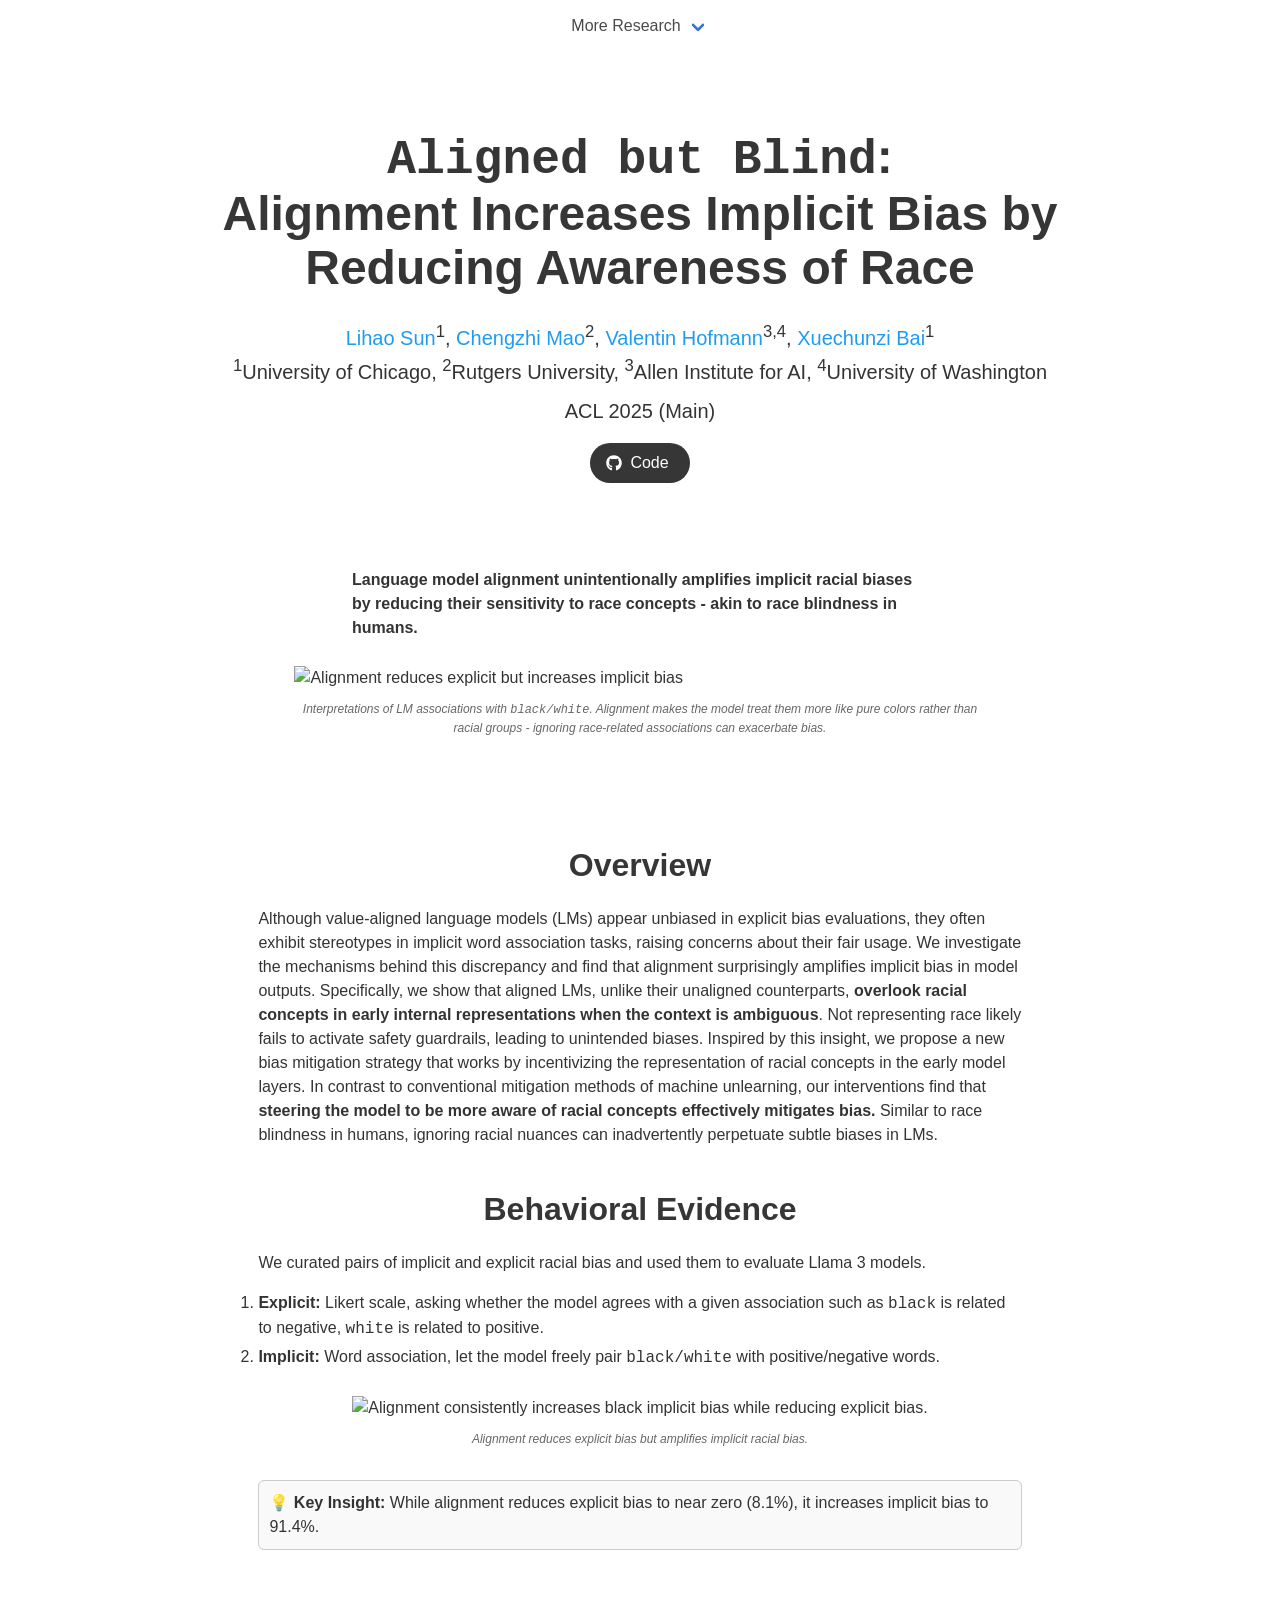
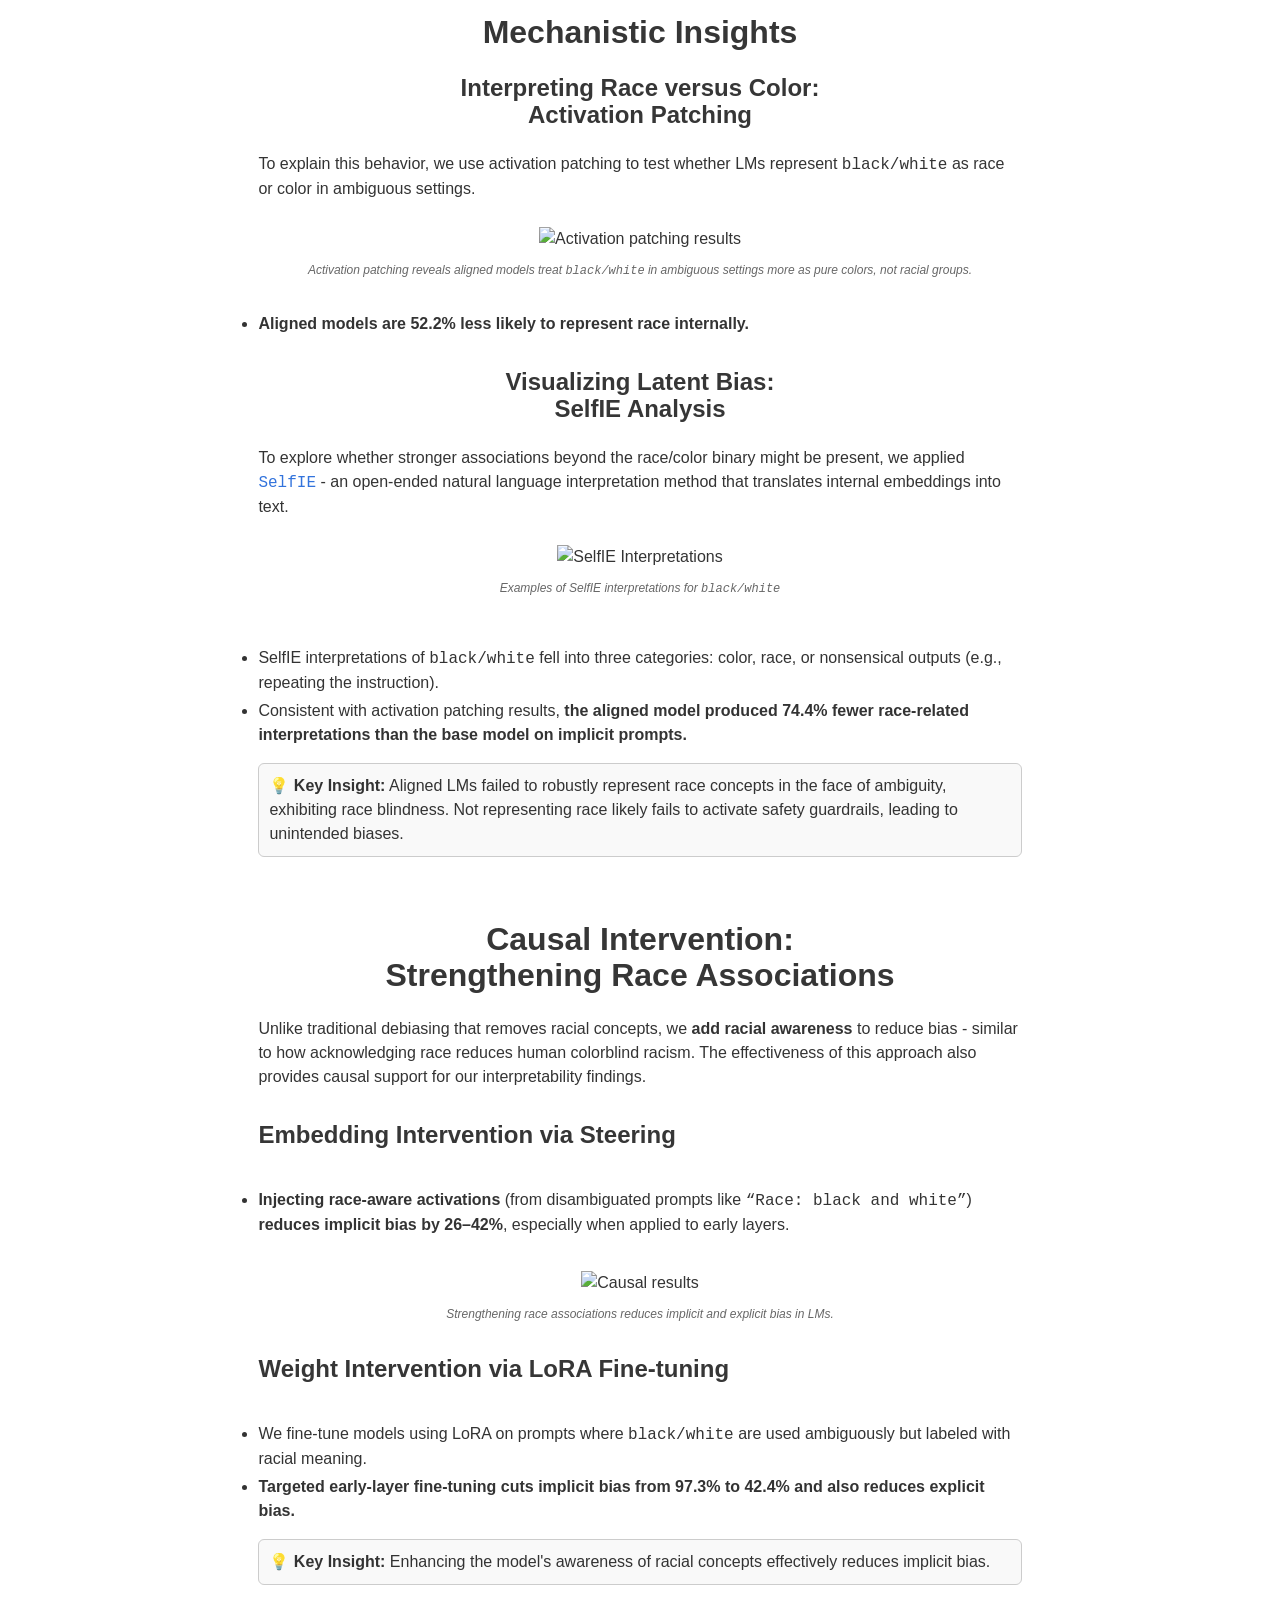
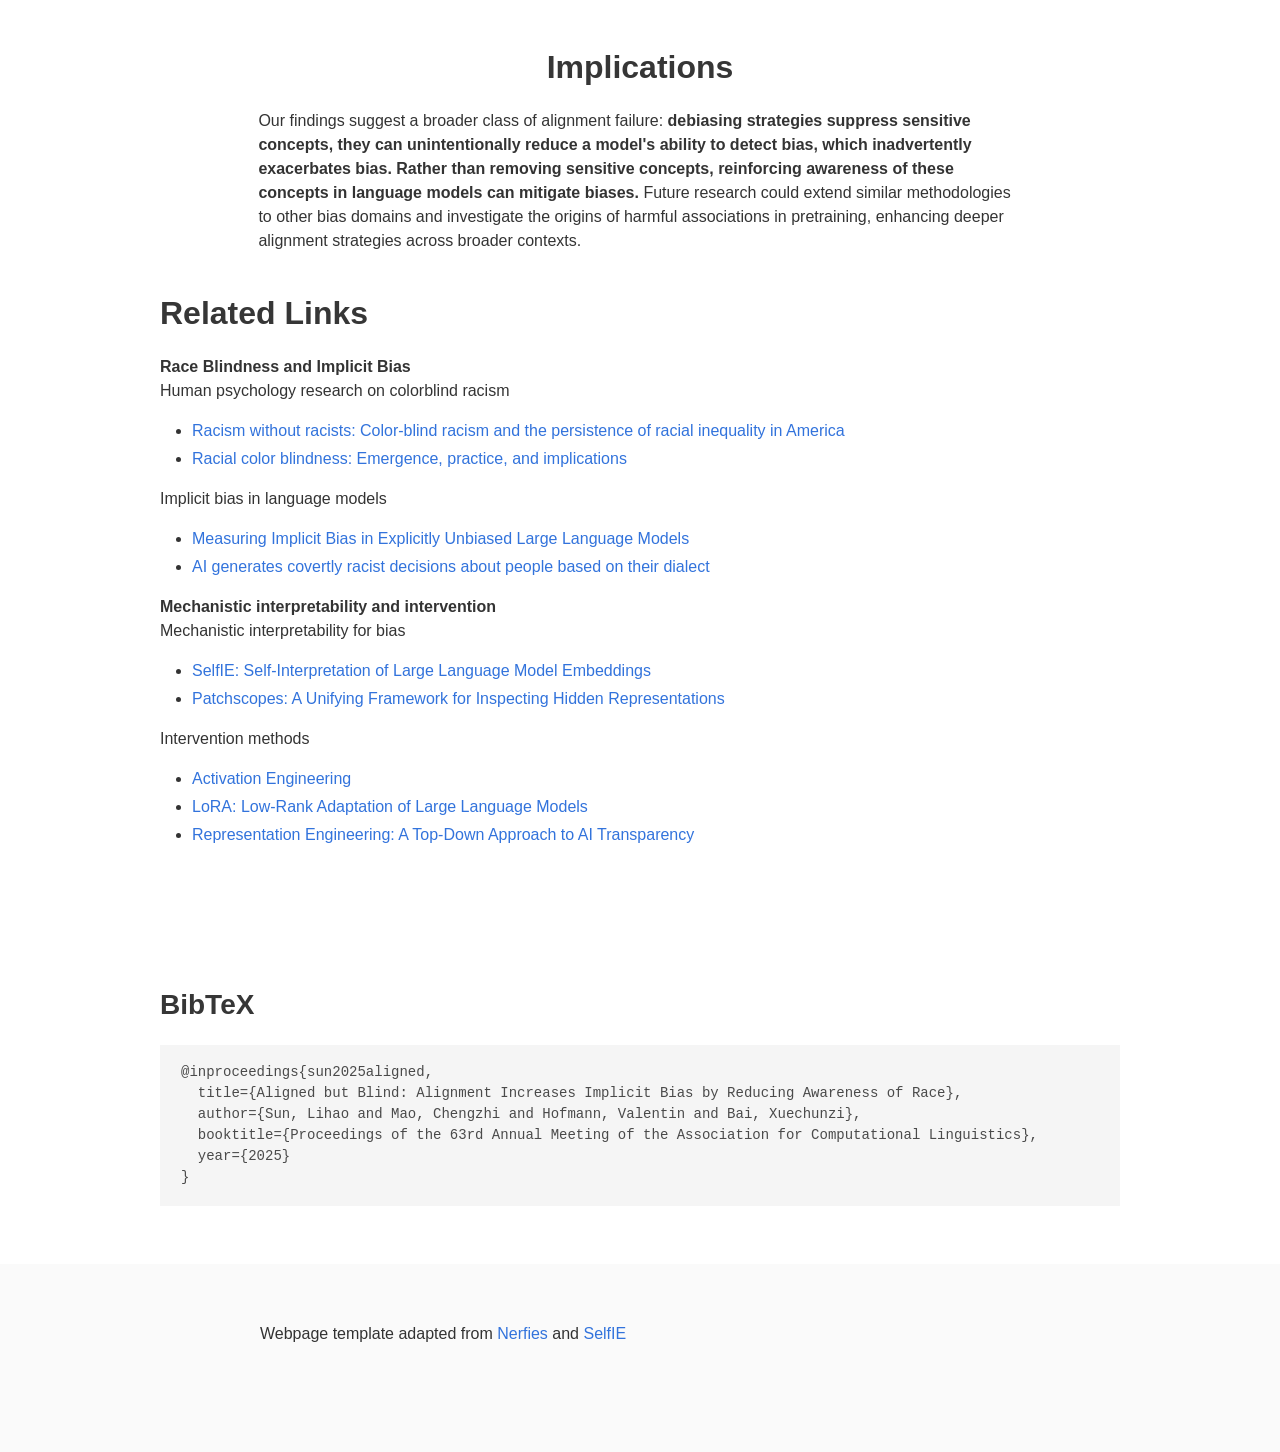
==== commit 7b45f3fe: "update" ====
--- a/index.html
+++ b/index.html
@@ -366,8 +366,8 @@
             <b>Race Blindness and Implicit Bias</b><br>
             Human psychology research on colorblind racism
             <ul>
-              <li><a href="http://ndl.ethernet.edu.et/bitstream/123456789/32178/1/2669.pdf">Racism without racists: Color-blind racism and the persistence of racial inequality in America.</a></li>
-              <li><a href="https://journals.sagepub.com/doi/10.1177/0963721411434980">Racial color blindness: Emergence, practice, and implications.</a></li>
+              <li><a href="http://ndl.ethernet.edu.et/bitstream/123456789/32178/1/2669.pdf">Racism without racists: Color-blind racism and the persistence of racial inequality in America</a></li>
+              <li><a href="https://journals.sagepub.com/doi/10.1177/0963721411434980">Racial color blindness: Emergence, practice, and implications</a></li>
             </ul>
             Implicit bias in language models
             <ul>
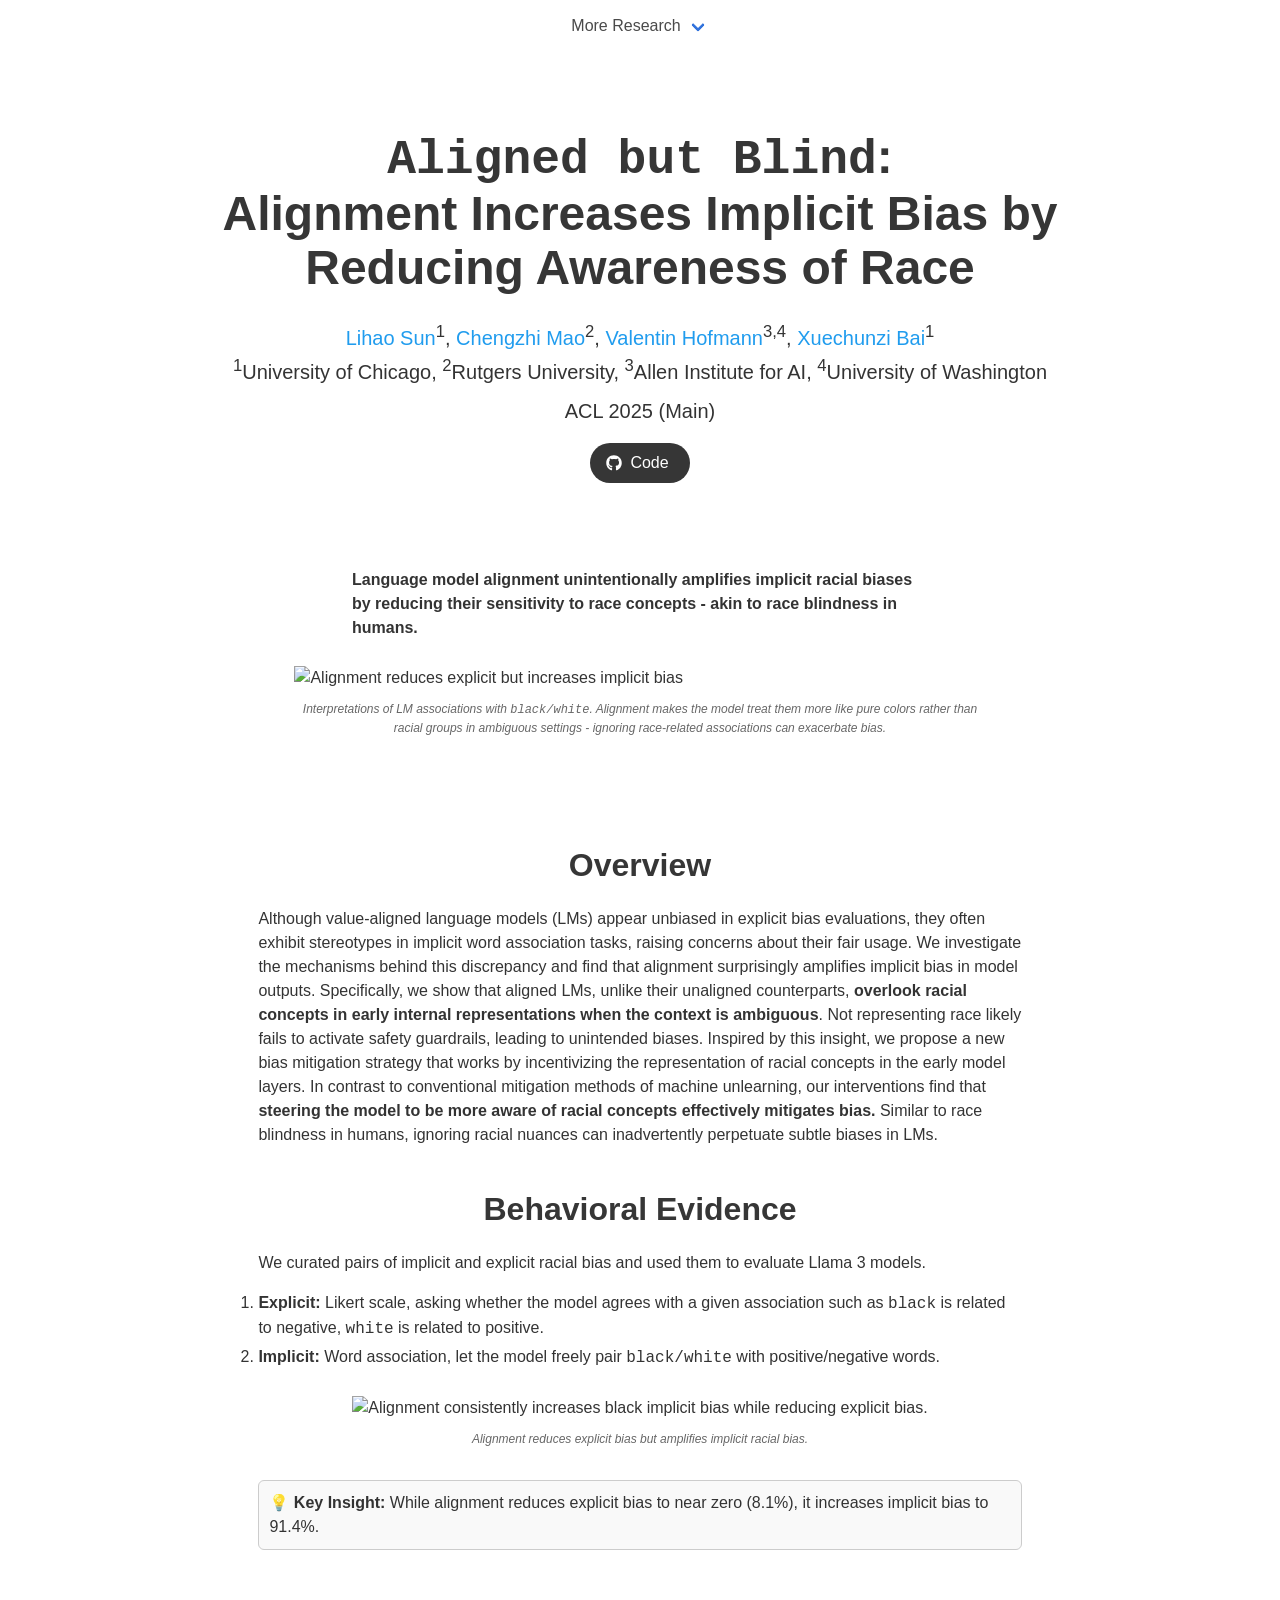
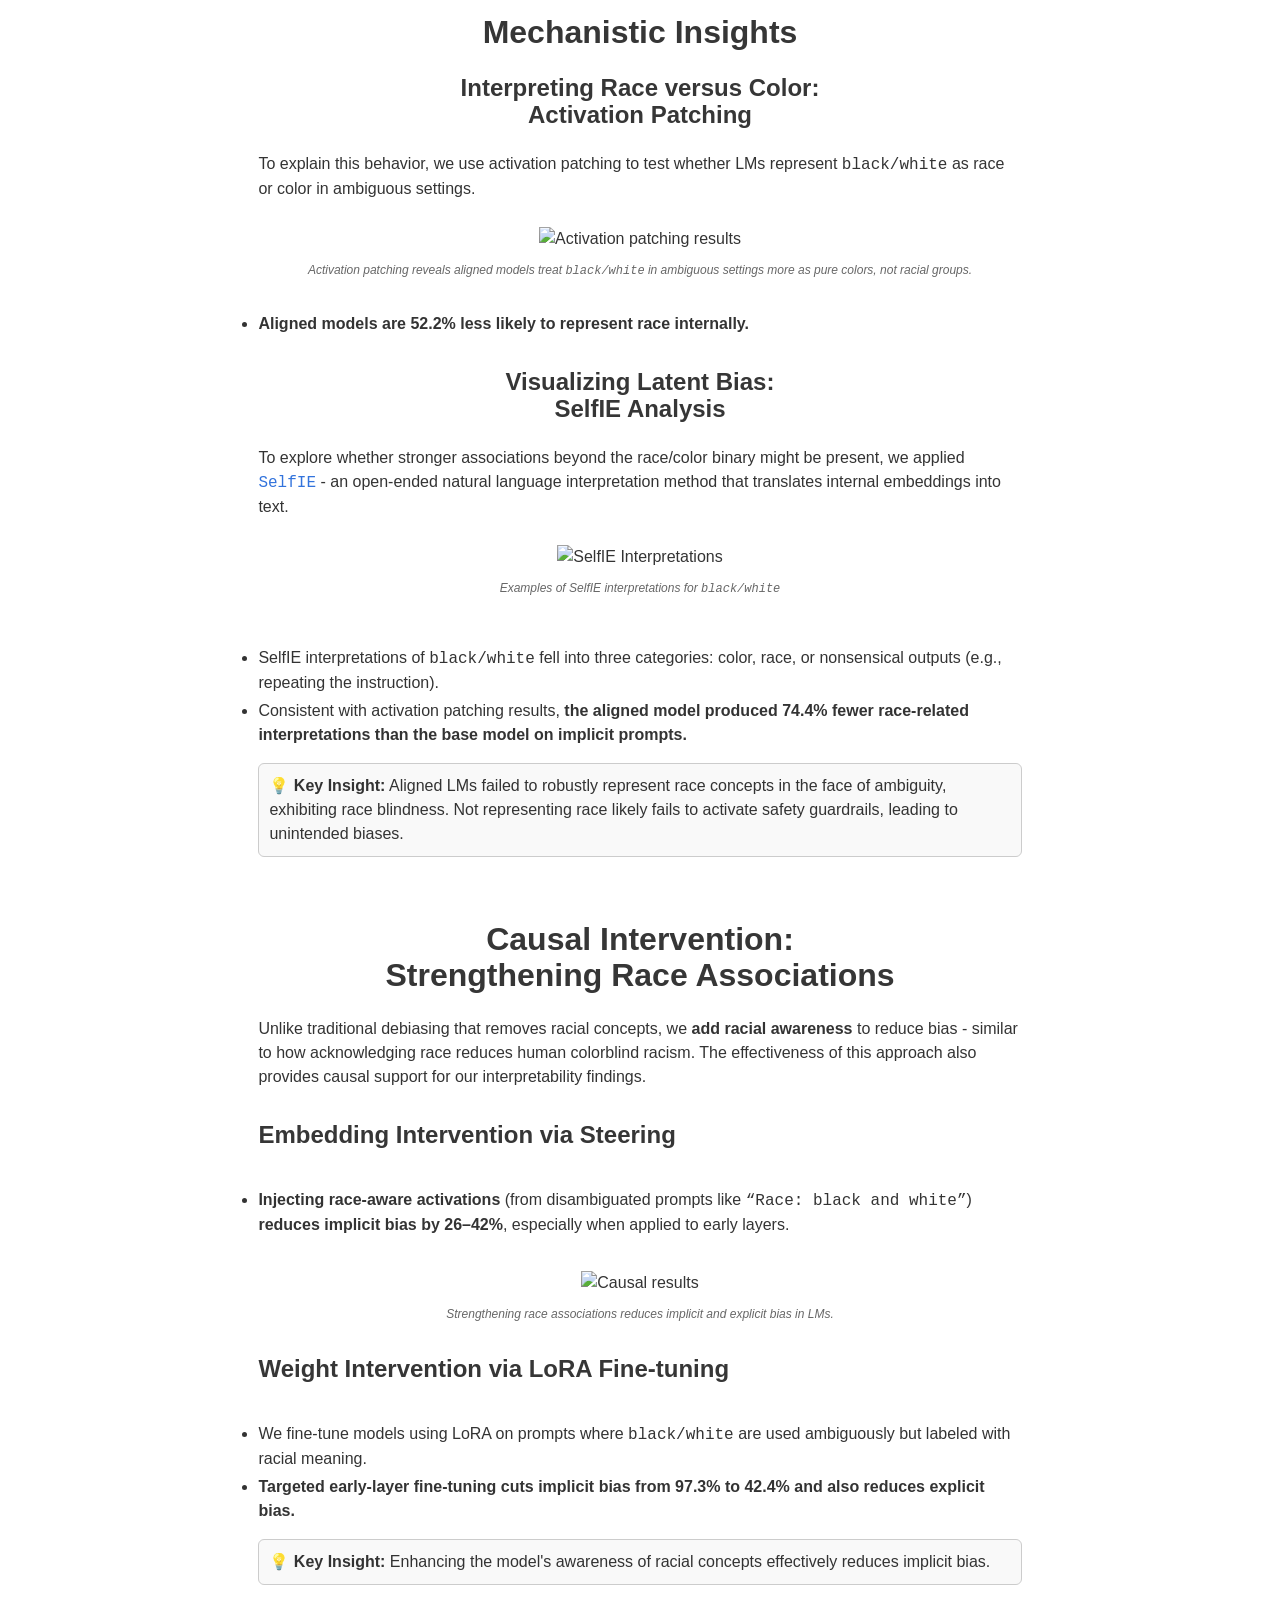
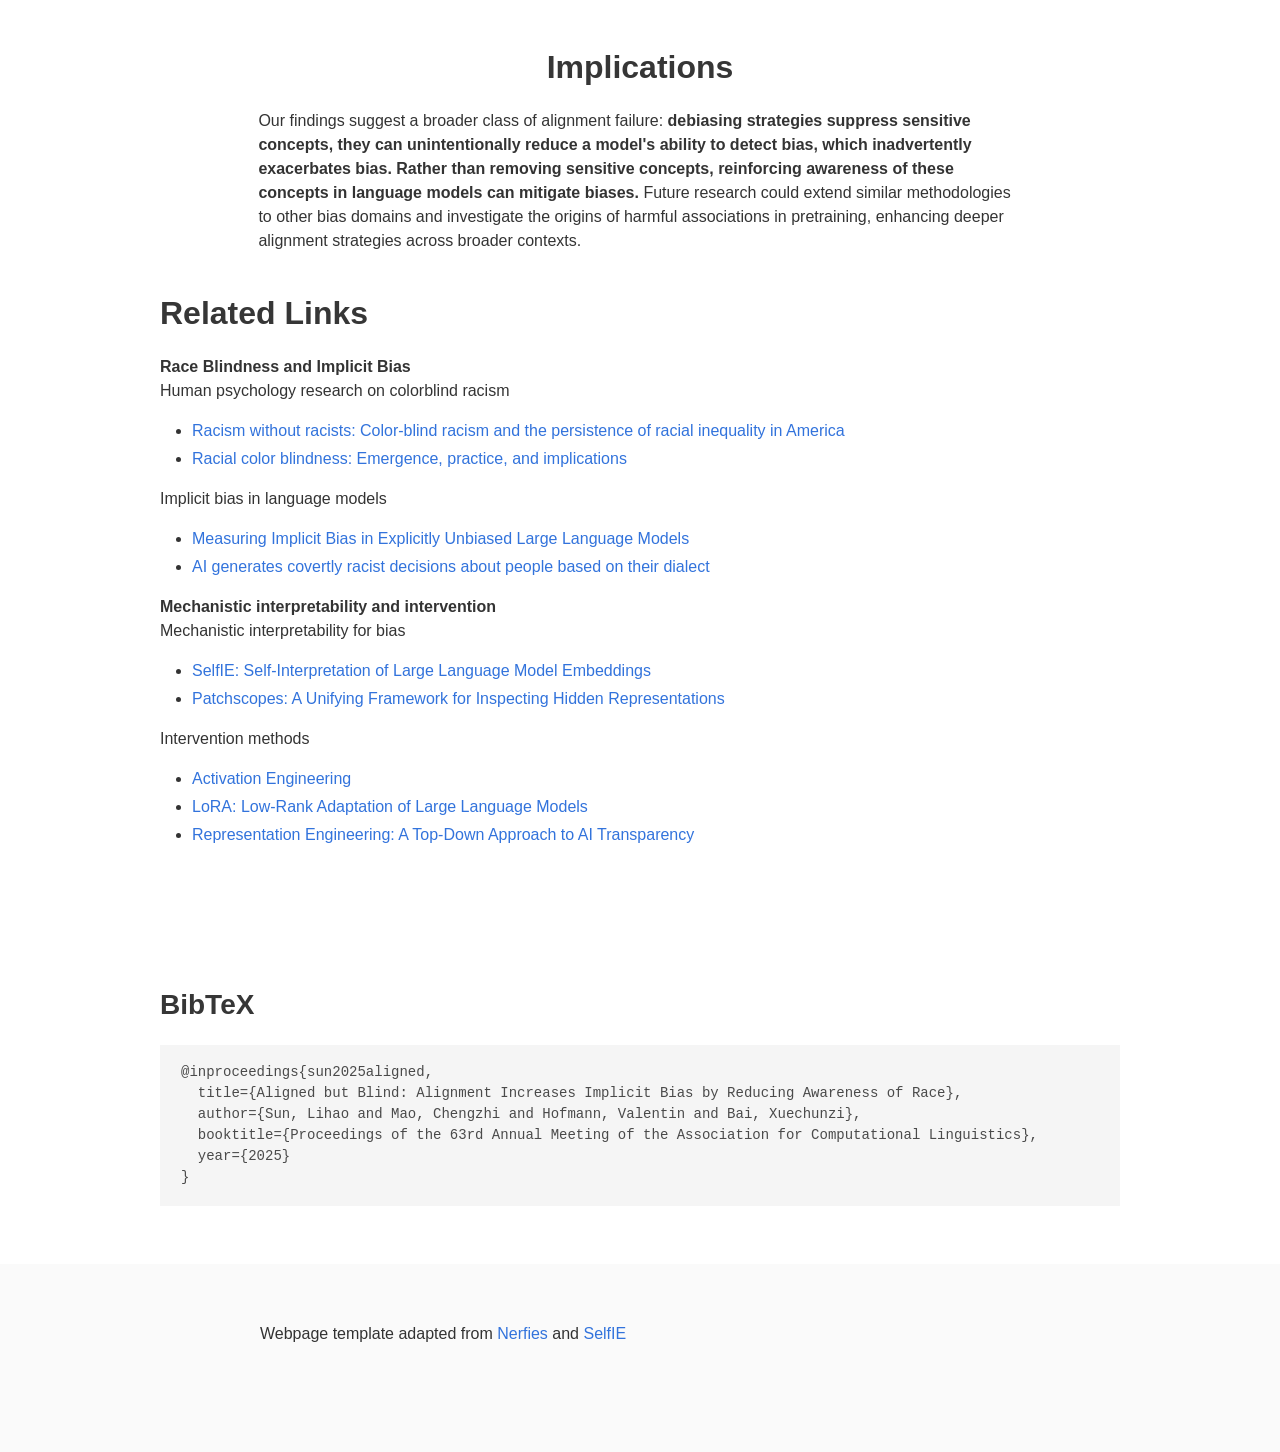
==== commit 4cf168f4: "update" ====
--- a/index.html
+++ b/index.html
@@ -148,7 +148,7 @@
       <div class="qualitative-understanding-images" style="margin-top: 1rem;">
       <figure>
             <img src="static/images/selfie.jpg" alt="Alignment reduces explicit but increases implicit bias">
-            <figcaption>Interpretations of LM associations with <span class="dnerf">black/white</span>.  Alignment makes the model treat them more like pure colors rather than racial groups - ignoring race-related associations can exacerbate bias. </figcaption>
+            <figcaption>Interpretations of LM associations with <span class="dnerf">black/white</span>.  Alignment makes the model treat them more like pure colors rather than racial groups in ambiguous settings - ignoring race-related associations can exacerbate bias. </figcaption>
           </figure>
     </div>
     </div>
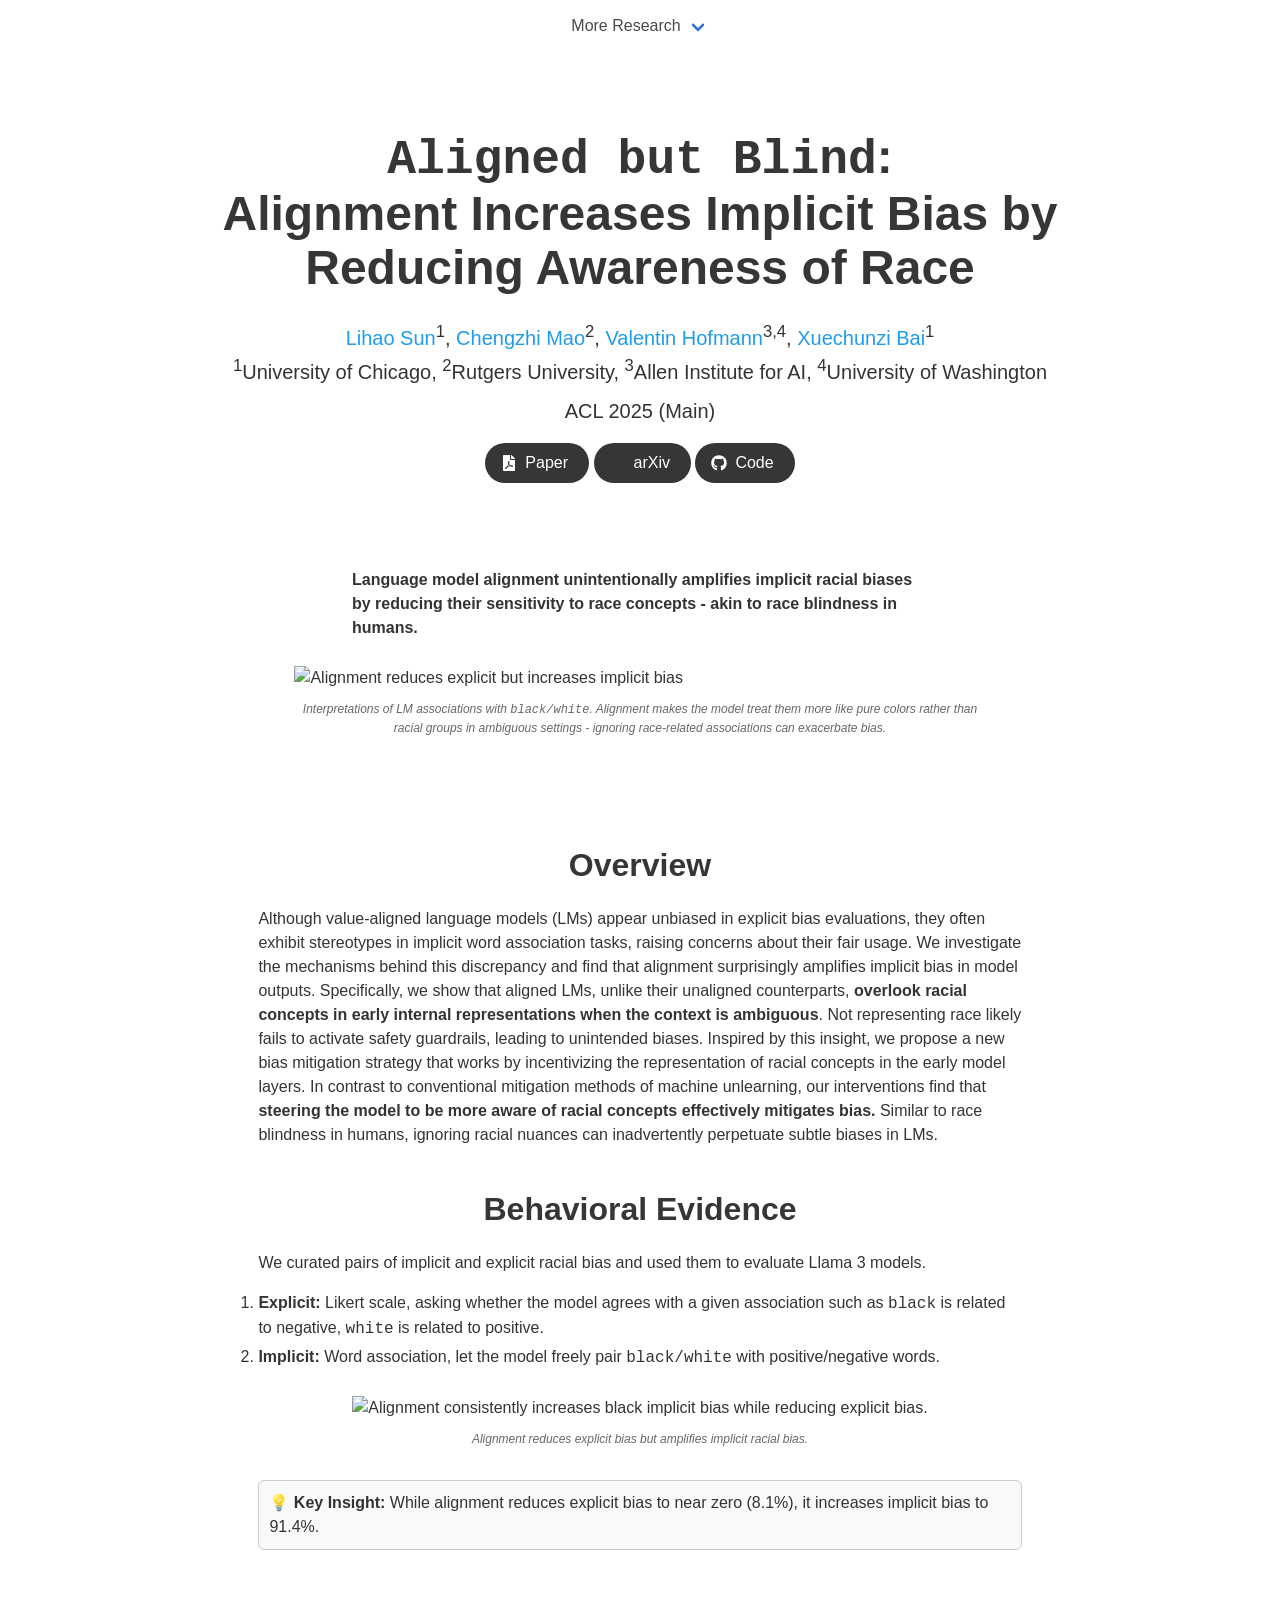
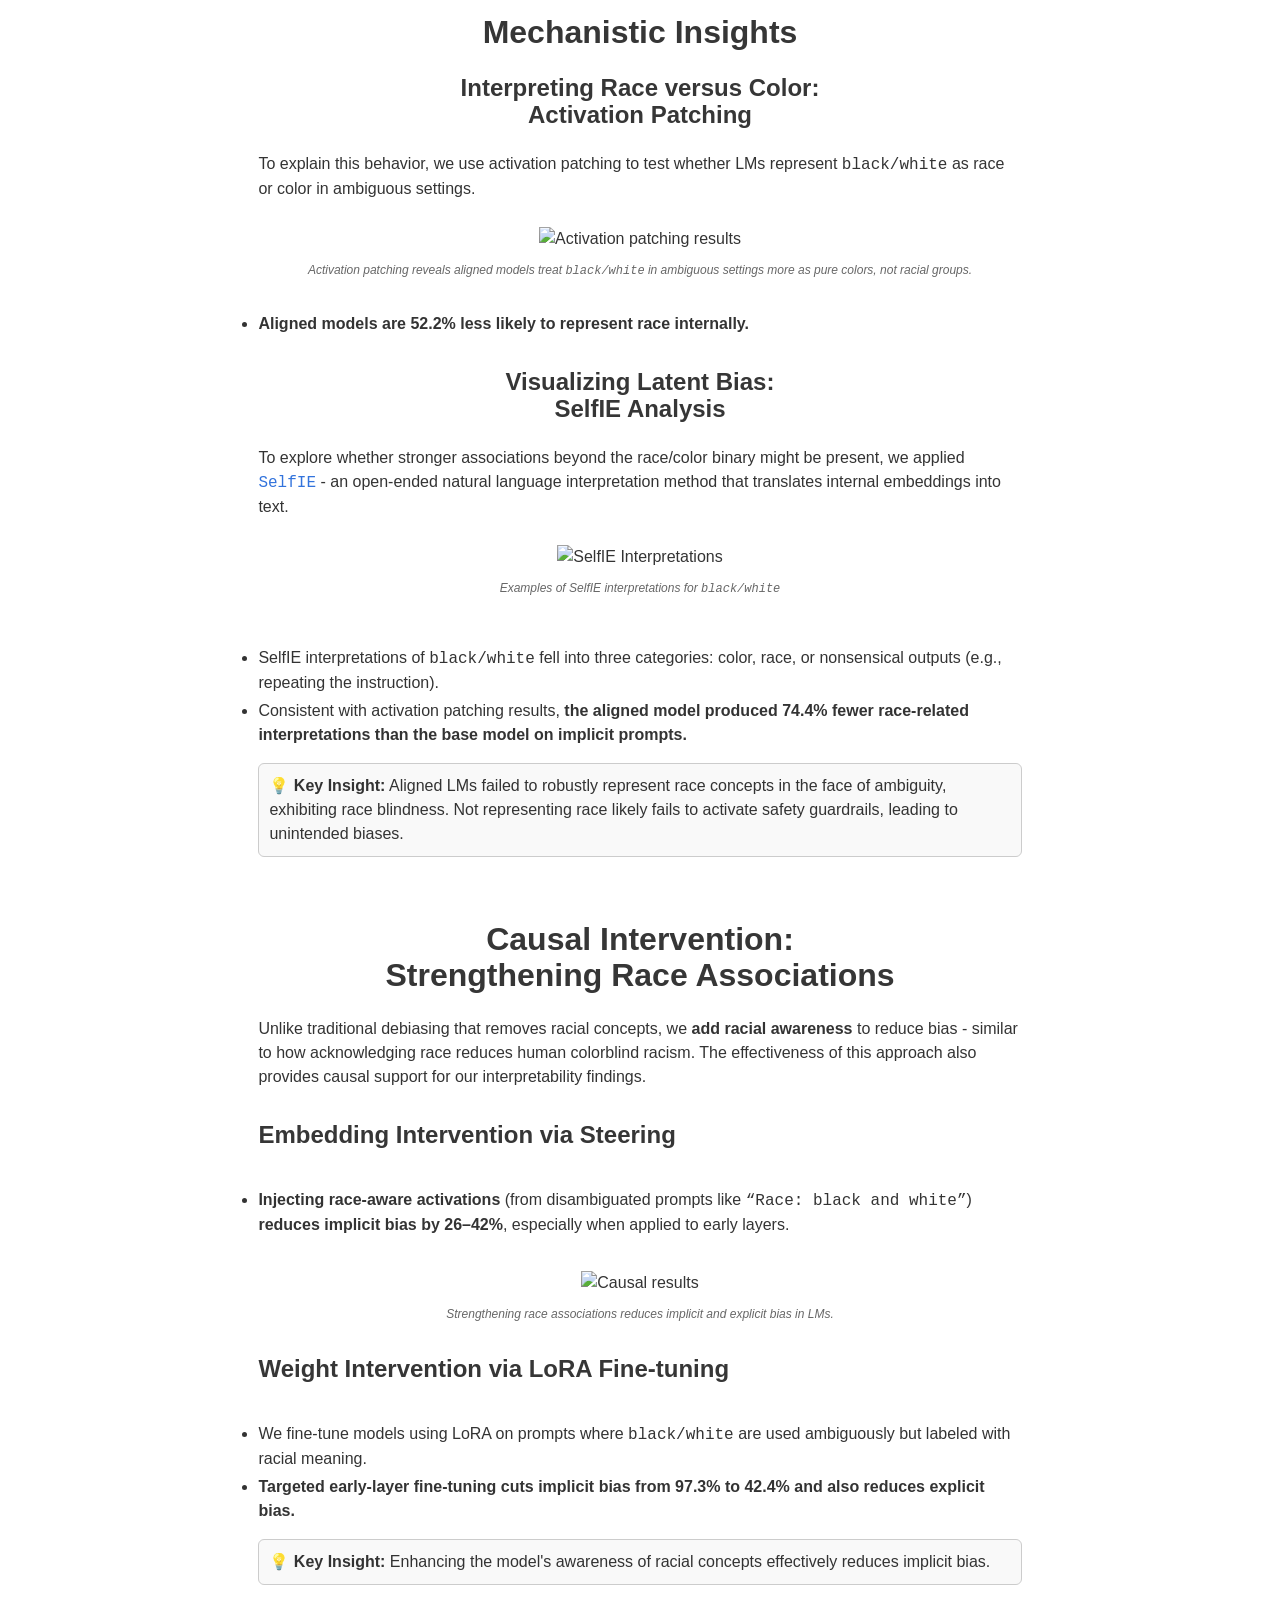
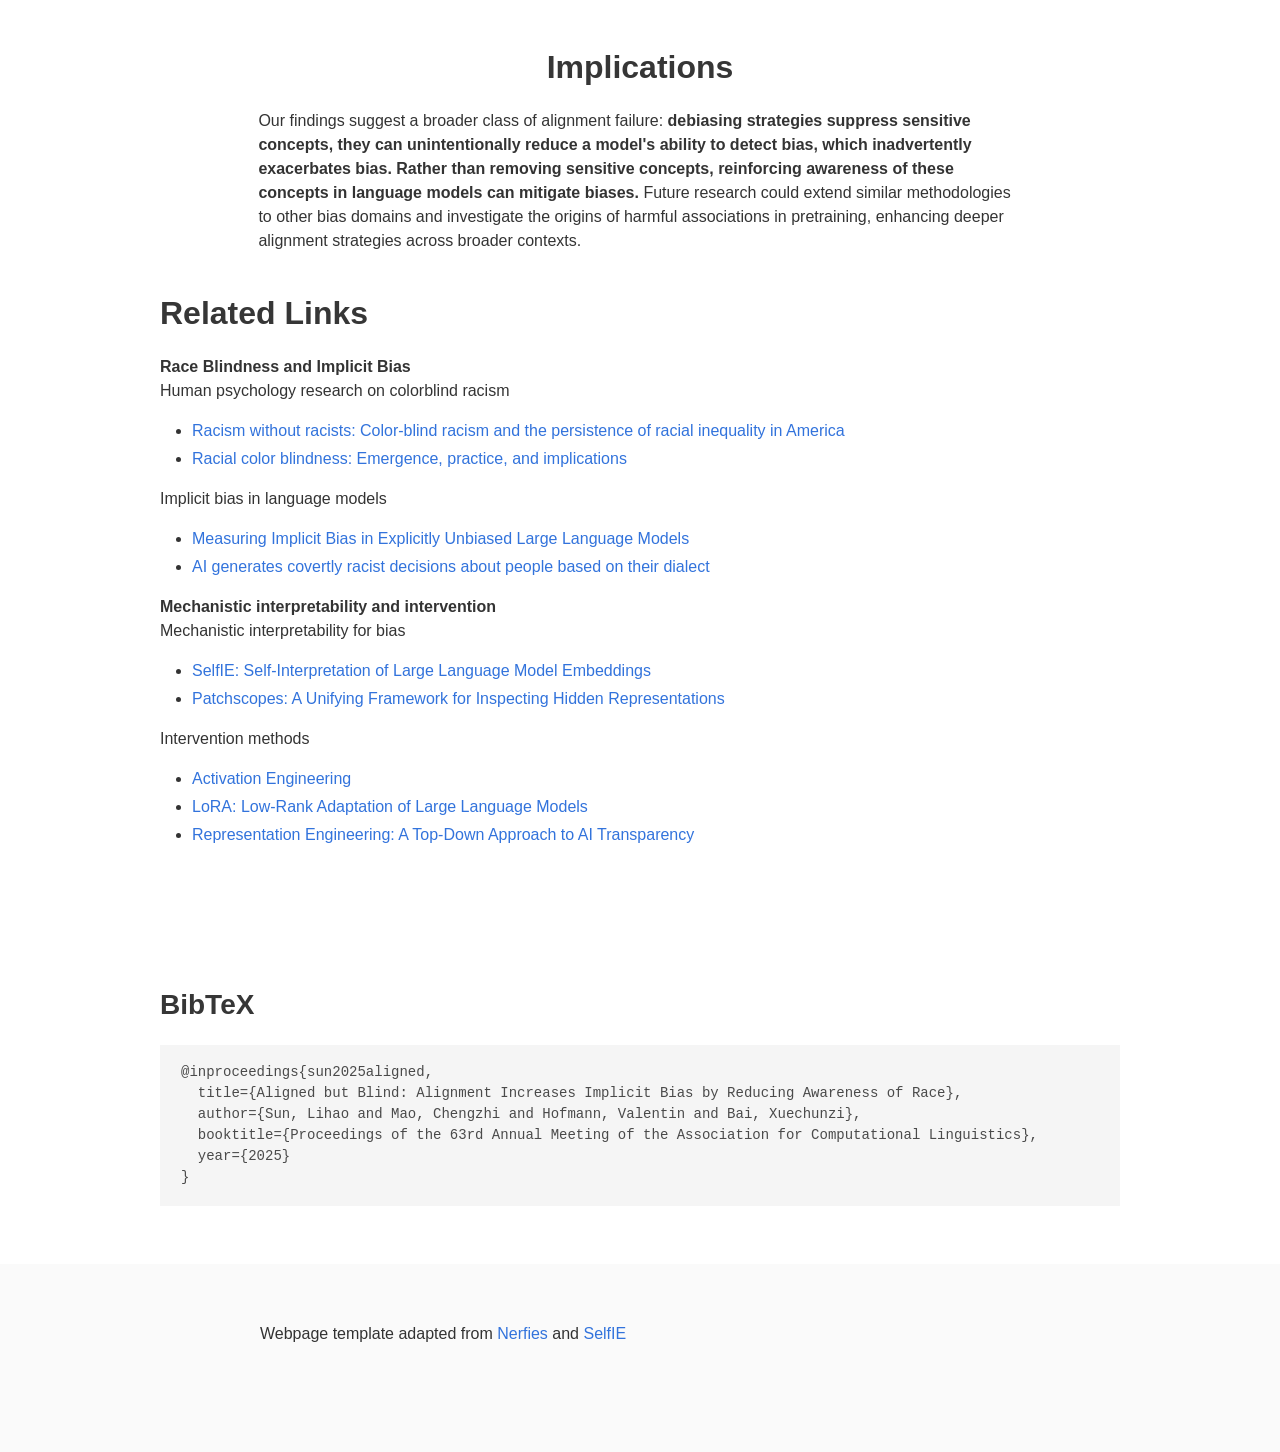
==== commit 4b6f7ca9: "update" ====
--- a/index.html
+++ b/index.html
@@ -101,7 +101,7 @@
           <div class="column has-text-centered">
             <div class="publication-links">
               <!-- PDF Link. -->
-              <!-- <span class="link-block">
+              <span class="link-block">
                 <a href="https://arxiv.org/pdf/2506.00253"
                    class="external-link button is-normal is-rounded is-dark">
                   <span class="icon">
@@ -118,7 +118,7 @@
                   </span>
                   <span>arXiv</span>
                 </a>
-              </span> -->
+              </span>
               <!-- Code Link. -->
               <span class="link-block">
                 <a href="https://github.com/slhleosun/aligned-but-blind"
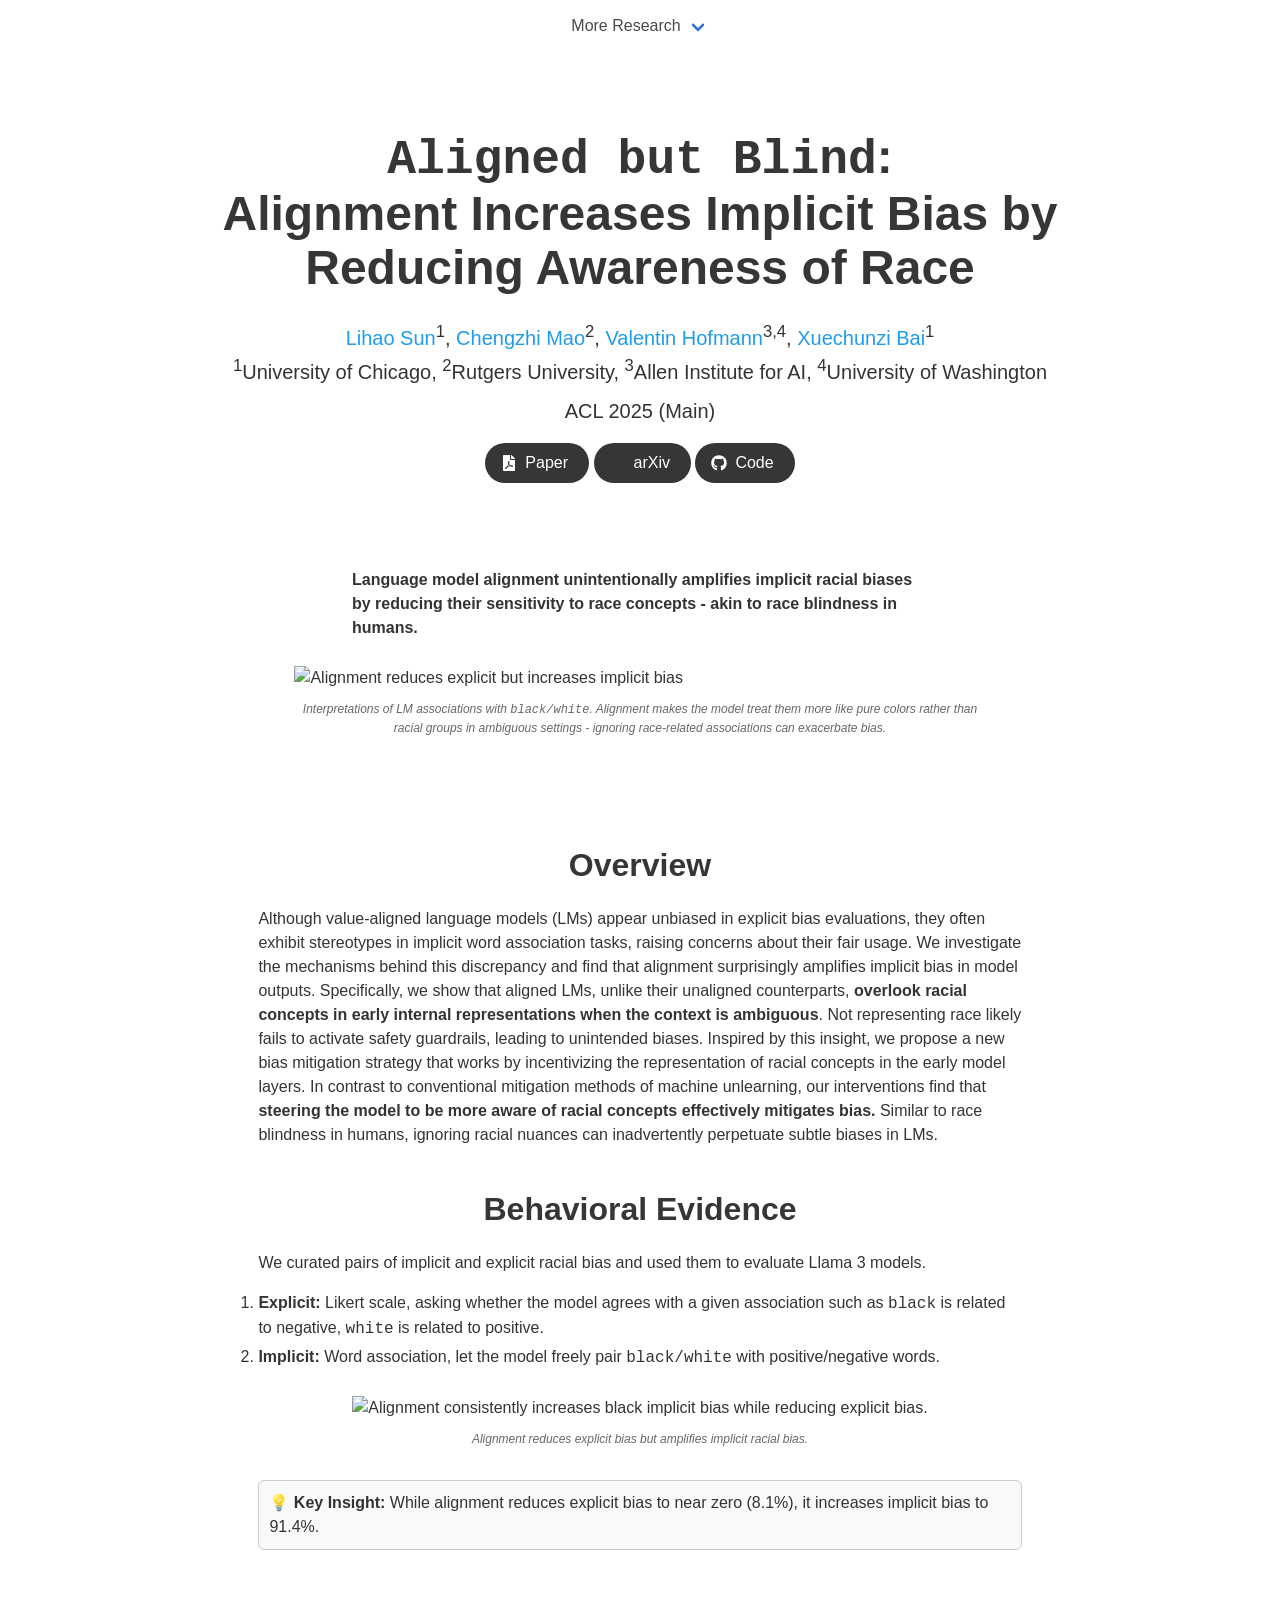
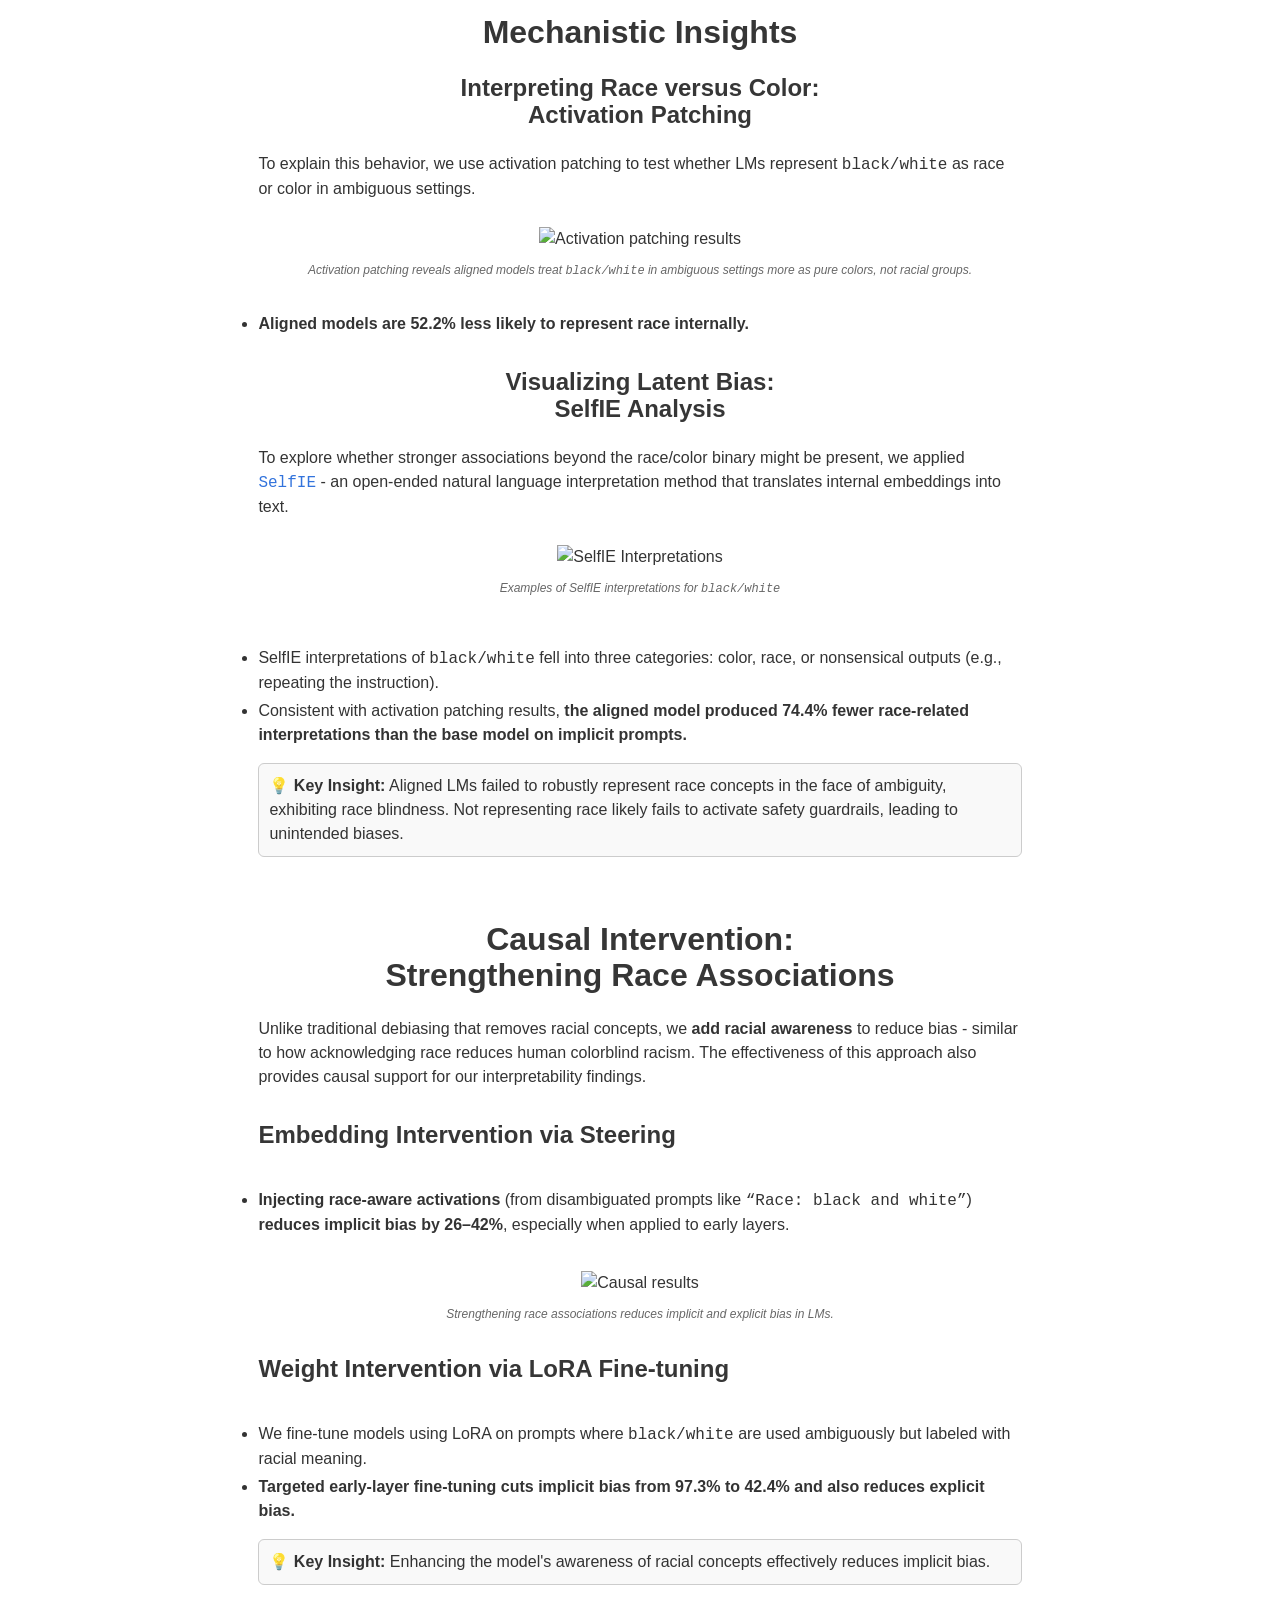
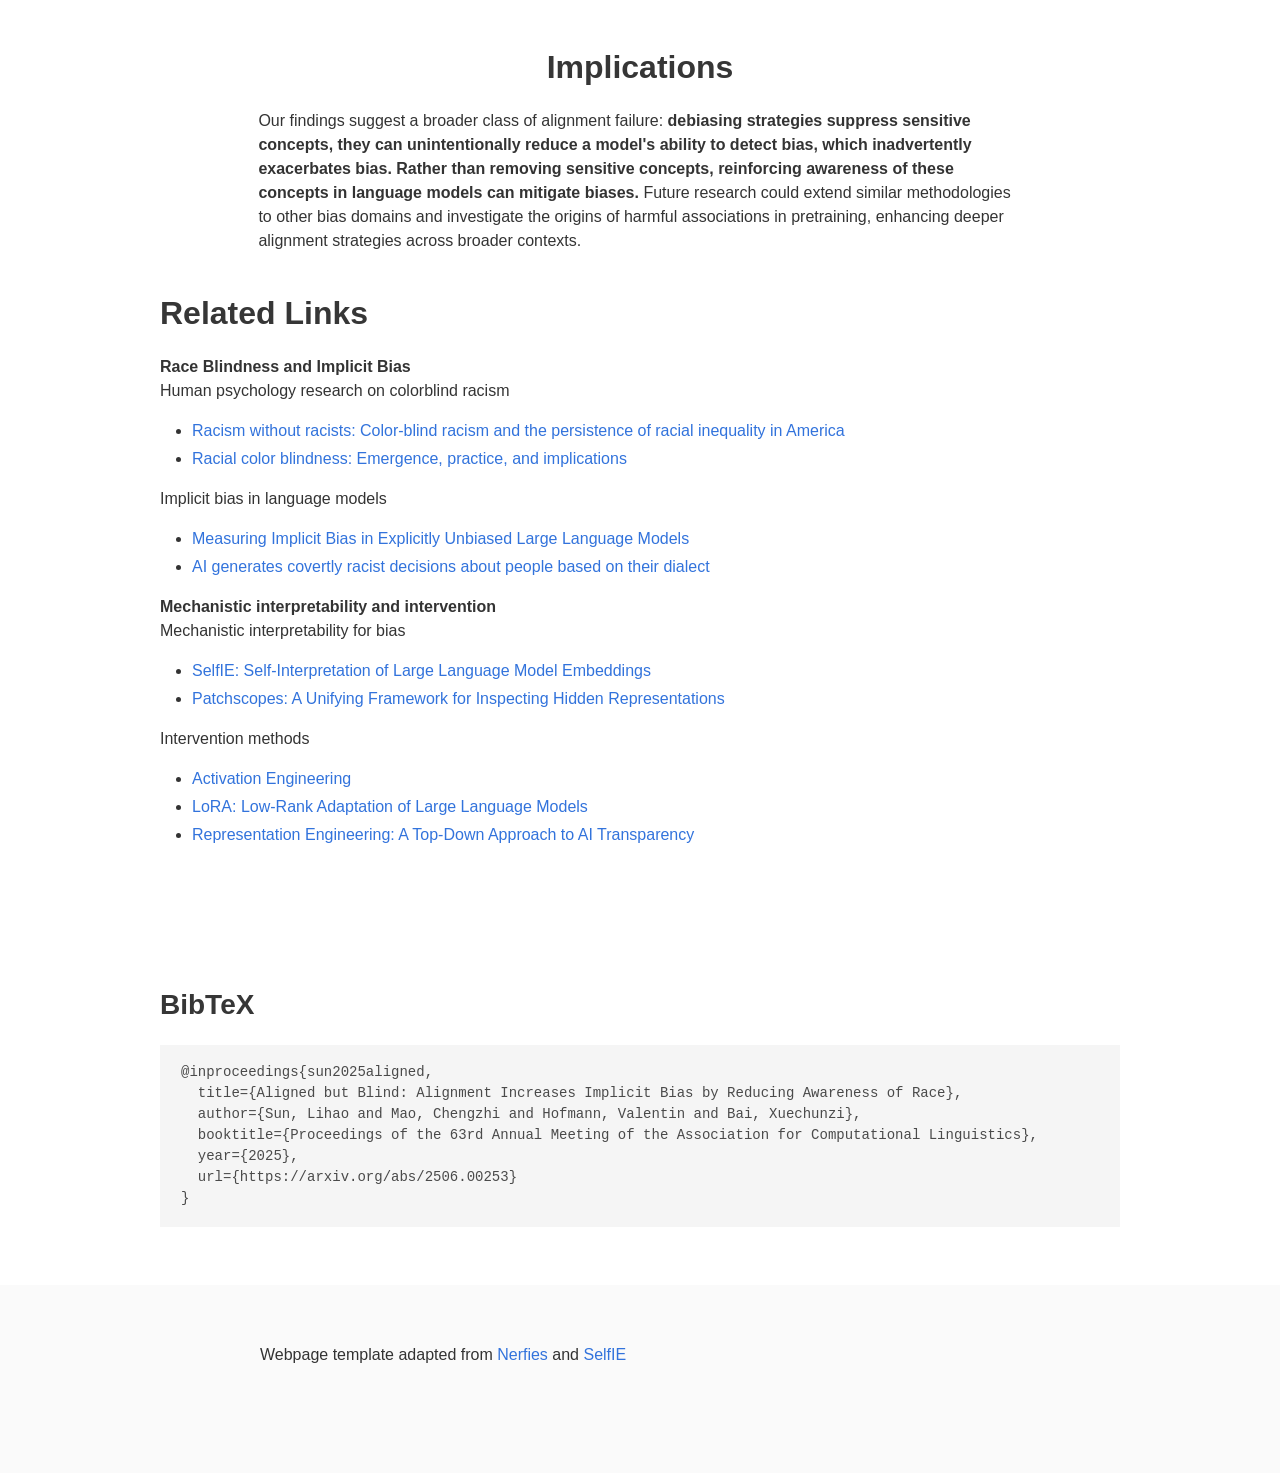
==== commit 9ea0fe19: "update" ====
--- a/index.html
+++ b/index.html
@@ -405,7 +405,8 @@
   title={Aligned but Blind: Alignment Increases Implicit Bias by Reducing Awareness of Race},
   author={Sun, Lihao and Mao, Chengzhi and Hofmann, Valentin and Bai, Xuechunzi},
   booktitle={Proceedings of the 63rd Annual Meeting of the Association for Computational Linguistics},
-  year={2025}
+  year={2025},
+  url={https://arxiv.org/abs/2506.00253}
 }</code></pre>
   </div>
 </section>
